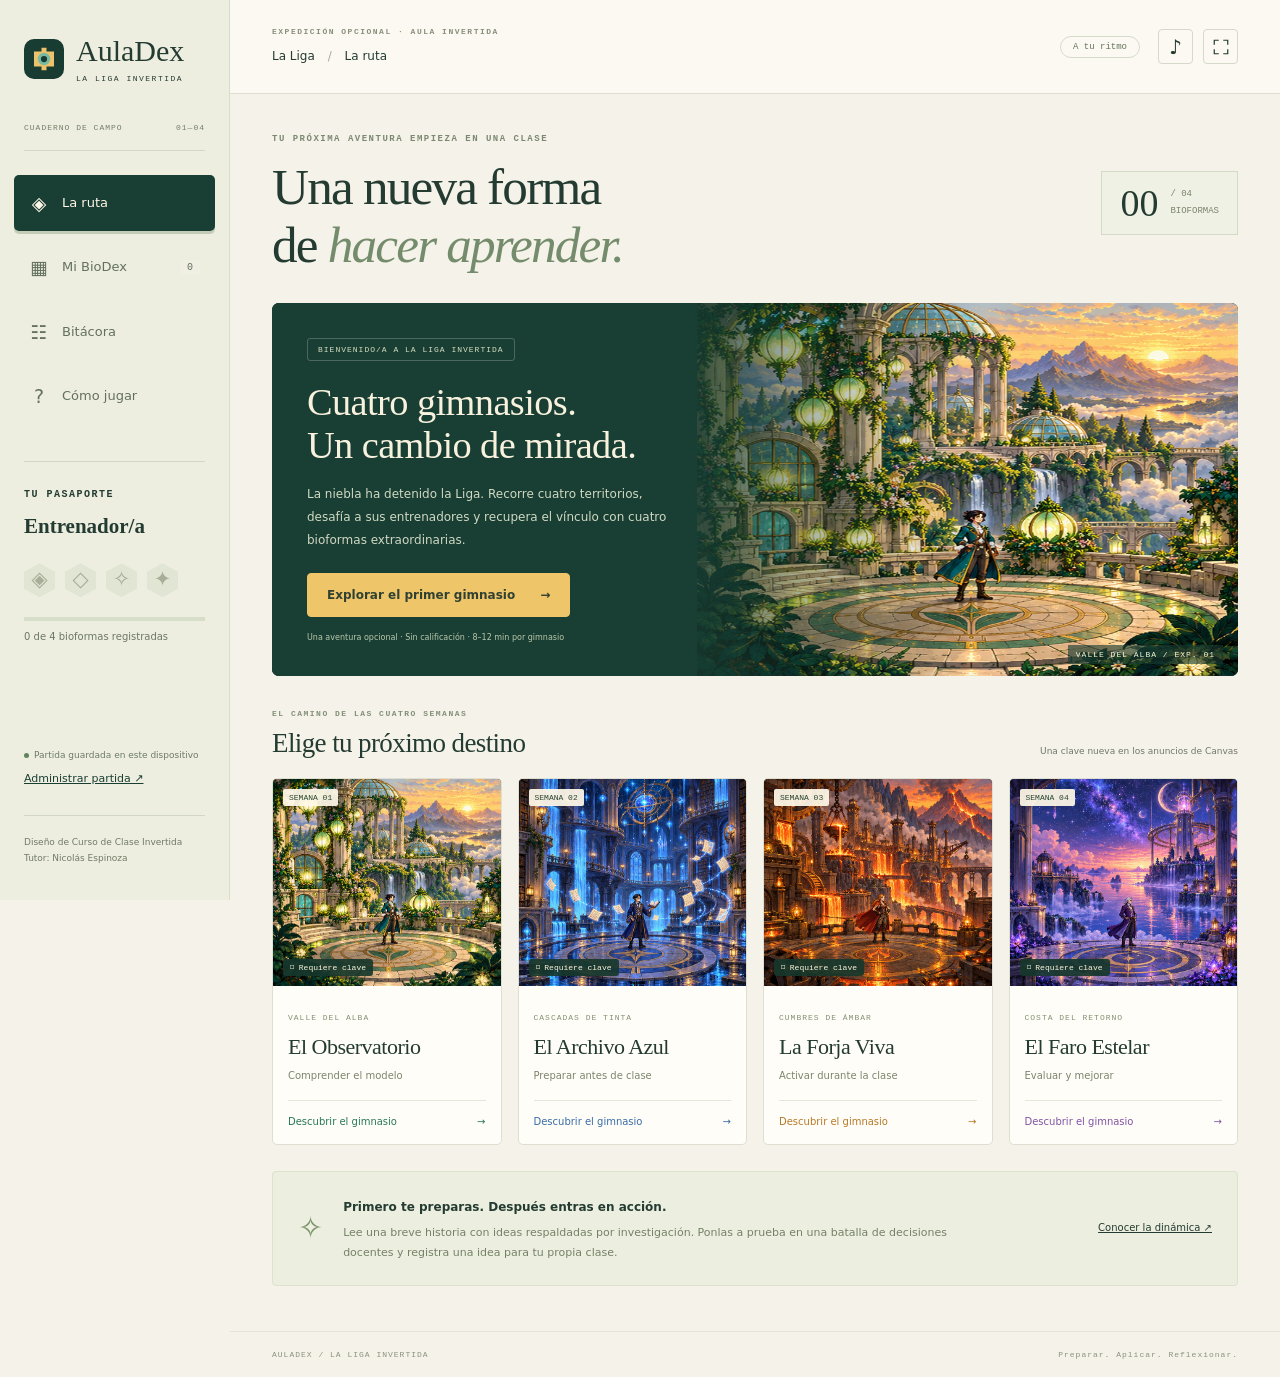
==== docs/index.html @ e8dad889 "Publicar AulaDex desde docs según la configuración existente de GitHub Pages" ====
<!doctype html>
<html lang="es"><head>
<meta charset="utf-8"><meta name="viewport" content="width=device-width,initial-scale=1,viewport-fit=cover">
<meta name="theme-color" content="#183b32"><meta name="description" content="Cuatro gimnasios, cuatro bioformas y una aventura opcional para transformar tus clases con aula invertida.">
<title>AulaDex · La Liga Invertida</title>
<link rel="icon" href="./assets/favicon.svg" type="image/svg+xml"><link rel="stylesheet" href="./styles.css">
</head><body><a class="skip" href="#main">Saltar al contenido</a><div id="app"></div>
<div id="toast" class="toast" role="status" aria-live="polite"></div>
<dialog id="dialog" aria-labelledby="dialog-title"><div id="dialog-content"></div></dialog>
<input id="import-file" type="file" accept="application/json,.json" hidden>
<noscript>Activa JavaScript para iniciar esta aventura.</noscript><script type="module" src="./app.js"></script></body></html>
---- docs/styles.css ----
:root{--paper:#f5f2e9;--card:#fffdf7;--ink:#243b32;--green:#193e33;--muted:#70786c;--line:#dedfd2;--gold:#efc56a;--serif:Georgia,'Times New Roman',serif;--mono:'Courier New',monospace;--sans:system-ui,-apple-system,BlinkMacSystemFont,'Segoe UI',sans-serif}
*{box-sizing:border-box}html{scroll-behavior:smooth}body{margin:0;background:var(--paper);color:var(--ink);font:15px/1.6 var(--sans)}button,input,textarea{font:inherit}button,a,input,textarea{-webkit-tap-highlight-color:transparent}button{cursor:pointer}a{color:inherit;text-decoration:none}button:disabled{cursor:default;opacity:.5}button:focus-visible,a:focus-visible,input:focus-visible,textarea:focus-visible{outline:3px solid #a66d19;outline-offset:4px}h1,h2,h3,p{margin:0}h1,h2,h3{font-family:var(--serif);font-weight:500;line-height:1.12}h1{font-size:clamp(36px,4vw,60px);letter-spacing:-1.8px}h1 em{color:#748c6b;font-weight:400}h2{font-size:30px;letter-spacing:-.6px}h3{font-size:24px}img{max-width:100%}.muted{color:var(--muted)}.small{font-size:12px}.eyebrow{display:block;font:10px/1.6 var(--mono);font-weight:700;letter-spacing:1.5px;text-transform:uppercase}.skip{position:fixed;left:16px;top:-100px;background:var(--gold);padding:12px;z-index:20}.skip:focus{top:16px}.sidebar{position:fixed;inset:0 auto 0 0;width:230px;padding:34px 24px;display:flex;flex-direction:column;background:#edeedf;border-right:1px solid #d8dccb;z-index:5}.brand{display:flex;align-items:center;gap:12px;margin-bottom:40px}.brand>span{font-family:var(--serif);font-size:30px;line-height:1.1}.brand small{display:block;margin-top:7px;font:8px var(--mono);letter-spacing:1.5px}.edition{font:8px var(--mono);letter-spacing:1px;display:flex;justify-content:space-between;color:#737e68;padding-bottom:18px;border-bottom:1px solid #d2d7c5}nav{display:grid;gap:8px;margin:24px -10px 36px}.nav-item{display:flex;align-items:center;gap:13px;padding:13px 15px;border-radius:5px;color:#63715d;font-size:13px}.nav-item>span{font-size:19px;min-width:20px;text-align:center}.nav-item.active{background:var(--green);color:#fff8e8;box-shadow:0 3px 0 #c4cbb7}.nav-item b{margin-left:auto;font:10px var(--mono);background:#ffffff20;padding:2px 7px;border-radius:3px}.passport{border-top:1px solid #d2d7c5;padding:25px 0}.passport>strong{display:block;margin-top:7px;font-family:var(--serif);font-size:21px;overflow-wrap:anywhere}.badge-row{display:flex;gap:10px;margin:20px 0}.mini-badge{display:grid;place-items:center;width:31px;height:34px;color:#a7ad98;background:#e1e5d3;clip-path:polygon(50% 0,100% 25%,100% 75%,50% 100%,0 75%,0 25%);font-size:21px}.mini-badge.earned{background:var(--green);color:var(--gold)}.progress-track{height:4px;background:#d6ddc9}.progress-track i{display:block;height:100%;background:#567957;transition:width .5s}.passport small{display:block;margin-top:8px;color:#6c7863;font-size:10px}.sidebar-foot{margin-top:auto;font-size:9px;color:#6f7b66}.save-dot{display:inline-block;width:5px;height:5px;margin-right:5px;border-radius:50%;background:#61835f}.save-dot.warning{background:#b35d32}.text-btn{display:block;border:0;background:none;color:var(--green);padding:8px 0;font-size:11px;text-decoration:underline}.course-label{display:block;border-top:1px solid #d2d7c5;margin-top:19px;padding-top:18px;font-size:9px;line-height:1.8}.workspace{margin-left:230px}.topbar{height:94px;display:flex;align-items:center;justify-content:space-between;padding:0 42px;border-bottom:1px solid var(--line);background:#fbf9f1}.topbar .eyebrow{font-size:8px;color:#8a8f7c;margin-bottom:5px}.crumb{font-size:12px}.crumb>span{margin:0 9px;color:#a6ad96}.top-actions{display:flex;align-items:center;gap:10px}.optional-chip{font:9px var(--mono);border:1px solid #d6dccb;border-radius:50px;padding:5px 12px;color:#65755e;margin-right:8px}.icon-btn{border:1px solid #d5d9c9;background:transparent;color:var(--ink);width:35px;min-width:35px;height:35px;border-radius:4px;display:inline-grid;place-items:center;font-size:20px}.icon-btn:hover:not(:disabled){background:#e7eadb}main{max-width:1440px;margin:auto;padding:38px 42px 45px;outline:none}.page-intro{display:flex;align-items:center;justify-content:space-between;gap:20px;margin-bottom:30px}.page-intro .eyebrow{color:#7c8972;margin-bottom:12px;font-size:9px}.page-intro .muted{margin-top:12px}.chapter-seal{display:flex;align-items:center;gap:12px;padding:12px 18px;border:1px solid #d3dac5;min-width:130px;background:#eff1e4}.chapter-seal strong{font:38px var(--serif);line-height:1}.chapter-seal span{font:9px/1.8 var(--mono);color:#7a856c}.hero-panel{position:relative;min-height:364px;overflow:hidden;border-radius:7px;background:var(--green);color:#f7f1de;isolation:isolate}.hero-copy{position:relative;z-index:2;width:53%;padding:32px 35px;background:linear-gradient(90deg,#193e33 70%,#193e3300);pointer-events:none}.hero-copy>*{pointer-events:auto}.tag{display:inline-block;padding:5px 10px;border:1px solid #dbe0ce;color:#607558;border-radius:3px;font:9px/1.4 var(--mono);letter-spacing:1px}.tag.light{border-color:#ffffff38;color:#d7dfc2;font-size:8px}.hero-copy h2{font-size:clamp(28px,3vw,41px);margin:20px 0 16px;line-height:1.12}.hero-copy p{max-width:360px;color:#d0d9c3;font-size:12px;line-height:1.9}.btn{display:inline-flex;gap:15px;align-items:center;justify-content:center;background:var(--green);border:1px solid var(--green);border-radius:4px;color:#fff7e4;padding:12px 19px;font-size:12px;font-weight:600;line-height:1.5;min-height:44px;transition:filter .15s,transform .15s}.btn:hover{filter:brightness(1.15);transform:translateY(-1px)}.btn.secondary{background:transparent;color:var(--green);border-color:#cbd3be}.btn.golden{background:var(--gold);border-color:var(--gold);color:#304132}.hero-copy .btn{margin-top:21px}.hero-copy .btn>span{margin-left:10px}.hero-caption{display:block;color:#b9c9ad;font-size:8px;margin-top:15px}.scene{background-image:url('./assets/arenas.png');background-size:200% 200%;background-repeat:no-repeat;background-color:#284331}.scene-1{background-position:left top}.scene-2{background-position:right top}.scene-3{background-position:left bottom}.scene-4{background-position:right bottom}.hero-art{position:absolute;inset:0 0 0 auto;width:56%;z-index:-1}.hero-panel:after{content:'';position:absolute;inset:0;background:linear-gradient(90deg,#193e33 28%,transparent 72%);z-index:-1}.hero-coordinate{position:absolute;right:15px;bottom:12px;font:8px var(--mono);letter-spacing:1px;color:#fff5d3;background:#183b32a0;padding:5px 8px}.section-heading{display:flex;justify-content:space-between;align-items:flex-end;gap:15px;margin:32px 0 20px}.section-heading .eyebrow{font-size:8px;color:#829078;margin-bottom:7px}.section-heading h2{font-size:27px}.section-heading>.small{font-size:9px}.gym-grid{display:grid;grid-template-columns:repeat(4,minmax(0,1fr));gap:16px}.gym-card{background:var(--card);border:1px solid #dedfd0;border-radius:5px;overflow:hidden;transition:transform .2s,box-shadow .2s}.gym-card:hover{transform:translateY(-4px);box-shadow:0 10px 24px #1d392b10}.card-image{position:relative;display:block;width:100%;border:0;background:none;padding:0;text-align:left;aspect-ratio:1.1}.card-image .scene{position:absolute;inset:0}.week-label{position:absolute;top:10px;left:10px;padding:4px 6px;background:#fff9e9ed;font:8px var(--mono);color:#284331;border-radius:2px}.status-pill{position:absolute;bottom:10px;left:10px;padding:4px 7px;border-radius:3px;background:#17382de8;color:#fff6de;font:8px var(--mono)}.status-pill.done{background:#f2d28e;color:#29432b}.card-content{padding:17px 15px 10px}.card-region{font:8px var(--mono);letter-spacing:1px;text-transform:uppercase;color:#819074}.card-content h3{font-size:22px;margin:8px 0;letter-spacing:-.5px}.card-content>p{font-size:10px;color:#7b856e;min-height:17px}.card-link{border:0;border-top:1px solid #e4e6da;width:100%;background:none;padding:13px 0 4px;color:var(--gym,var(--green));display:flex;justify-content:space-between;align-items:center;font-size:10px;margin-top:15px;text-align:left;gap:8px}.field-note{display:flex;align-items:center;gap:20px;background:#ecefdf;border:1px solid #dce2cc;border-radius:4px;padding:22px 25px;margin-top:26px}.note-symbol{font-size:30px;color:#7c946c}.field-note strong{font-size:12px}.field-note p{font-size:11px;color:#748167;line-height:1.8;margin-top:5px;max-width:650px}.field-note>a{margin-left:auto;white-space:nowrap;font-size:10px;text-decoration:underline}.page-foot{max-width:1440px;padding:18px 42px;margin:auto;border-top:1px solid #e1e4d6;display:flex;justify-content:space-between;font:8px var(--mono);color:#8a937e;letter-spacing:1px}.back-link{display:inline-block;color:#71836a;font-size:11px;margin:0 0 20px}.gate-panel{display:grid;grid-template-columns:1fr 1fr;background:var(--card);border:1px solid var(--line);border-radius:6px;overflow:hidden}.gate-art{min-height:590px}.gate-copy{padding:40px 34px}.gate-copy h1{font-size:44px;margin:15px 0 24px}.lead{font-size:14px;line-height:1.9;color:#68775f}.trainer-line{display:flex;align-items:center;gap:14px;margin:25px 0}.trainer-line>span{color:var(--gym);font-size:36px}.trainer-line strong,.trainer-line small{display:block}.trainer-line small{font-size:10px;color:#819173}.lesson-meta{display:flex;flex-wrap:wrap;gap:13px;font:10px var(--mono);color:#78866c;border-top:1px solid var(--line);padding-top:18px;margin-bottom:28px}.gate-copy>p.small{margin-top:18px}.gate-copy>.btn{margin:0 4px 8px 0}label{display:block;font-size:12px;color:#65765b;line-height:1.6}input,textarea{width:100%;background:#f7f7ee;border:1px solid #cfd7c1;border-radius:4px;padding:11px 13px;color:var(--ink)}input::placeholder,textarea::placeholder{color:#89917d}input:focus,textarea:focus{background:#fffdf7}.input-row{display:flex;gap:8px;margin-top:11px}.input-row input{min-width:0;font-family:var(--mono);letter-spacing:3px;max-width:160px}.input-row .btn{padding:10px 14px;white-space:nowrap}.error-text{min-height:20px;color:#ab4739;font-size:11px;margin-top:7px}.reading-top{display:flex;justify-content:space-between;gap:10px}.reading-top .eyebrow{font-size:9px;color:#7b8a6e}.novel{display:grid;grid-template-columns:1fr 1fr;background:var(--card);border:1px solid var(--line);border-radius:6px;overflow:hidden}.novel-art{position:relative;min-height:590px;overflow:hidden}.novel-art>.scene{position:absolute;inset:0}.novel-art:after{content:'';position:absolute;inset:0;background:linear-gradient(0deg,#102d24bd,transparent 65%)}.novel-number{position:absolute;z-index:1;left:25px;top:20px;color:#fff7dd8c;font:50px var(--serif)}.speech{position:absolute;bottom:25px;left:25px;right:25px;z-index:1;background:#fffbecee;border:1px solid #e7dec6;padding:20px 23px;border-radius:3px;box-shadow:5px 5px 0 #152d2650}.speech>span{font:9px var(--mono);color:var(--gym);text-transform:uppercase;letter-spacing:2px}.speech p{font:17px/1.65 var(--serif);margin-top:7px}.novel-page{display:flex;flex-direction:column;padding:40px 35px}.novel-page>.eyebrow{color:var(--gym)}.novel-page h1{font-size:43px;margin:18px 0;letter-spacing:-1px}.lesson-divider{width:40px;height:2px;background:var(--gym);margin-bottom:23px}.lesson-text{color:#5f6c59;font-size:15px;line-height:1.9}.source-link{display:inline-block;border:0;background:none;color:#53754f;font:10px/1.7 var(--mono);text-align:left;padding:0;margin-top:18px;text-decoration:underline;text-underline-offset:3px}.thinking{background:#eef0e1;border-left:2px solid var(--gym);padding:17px 18px;margin:25px 0}.thinking span{font:8px var(--mono);letter-spacing:1px;color:#7a896c}.thinking p{margin-top:8px;font:17px/1.6 var(--serif)}.slide-nav{display:flex;align-items:center;gap:14px;justify-content:space-between;margin-top:auto;padding-top:20px}.dots{display:flex;gap:5px}.dots span{width:6px;height:6px;border-radius:50%;background:#d7ddcb}.dots .filled{background:var(--gym)}.battle-layout{display:grid;grid-template-columns:1.05fr 1fr;gap:20px}.arena{position:relative;overflow:hidden;min-height:625px;border-radius:6px;isolation:isolate}.arena-scene{position:absolute;inset:0;z-index:-2}.arena:after{content:'';position:absolute;inset:0;background:linear-gradient(0deg,#122b26a0,transparent 50%,#122b2660);z-index:-1}.enemy-hud,.player-hud{position:absolute;left:22px;right:22px;border:1px solid #f3efdc80;background:#fff9e8f0;border-radius:4px;padding:15px 18px;box-shadow:4px 4px 0 #18392c4a}.enemy-hud{top:22px}.enemy-hud>.eyebrow,.player-hud>.eyebrow{font-size:7px;color:#728267}.enemy-hud>div:first-of-type,.player-hud>div:first-of-type{display:flex;justify-content:space-between;align-items:center;margin:5px 0 8px;gap:10px}.enemy-hud strong{font:28px var(--serif)}.enemy-hud span,.player-hud span{font:11px var(--mono)}.enemy-hud small{display:block;font-size:9px;color:#728267;margin-top:6px}.hp-track{height:8px;background:#d9d9c8;border-radius:2px;overflow:hidden}.hp-track i{display:block;height:100%;background:var(--gym);transition:width .4s}.hp-track.player i{background:#4c8959}.player-hud{bottom:48px;left:32px;right:80px}.player-hud strong{font-size:14px}.arena-label{position:absolute;bottom:16px;left:25px;color:#fff2d6;font:8px var(--mono);letter-spacing:1px}.battle-flare{position:absolute;top:48%;left:50%;transform:translate(-50%,-50%);font:48px var(--serif);color:#fff8d3;text-shadow:0 2px 18px #ffe57a}.battle-flare.hit{animation:hit .6s ease-out;color:#fff4b7}.battle-console{background:var(--card);border:1px solid var(--line);border-radius:6px;padding:28px 28px}.battle-console>.eyebrow{font-size:8px;color:#7b8a6f}.battle-console h1{font:27px/1.3 var(--serif);letter-spacing:-.4px;margin:16px 0 22px}.answer-list{display:grid;gap:10px}.answer{display:flex;gap:13px;align-items:center;border:1px solid #d9decd;background:#f8f8ef;padding:13px 14px;text-align:left;color:#4b5f44;border-radius:4px;font-size:12px;line-height:1.6;min-height:60px}.answer>span{font:11px var(--mono);border:1px solid #cdd7bf;padding:3px 7px;border-radius:3px;color:#6f8562}.answer:hover:not(:disabled){background:#e9efde;border-color:#728e65}.answer:disabled{opacity:.65}.answer.correct{background:#e2eed9;border-color:#6e9560;opacity:1}.answer.wrong{background:#f5e4d9;border-color:#bf715e;opacity:1}.battle-tools{display:flex;gap:10px;margin:20px 0 14px}.tool-btn{background:none;border:1px solid #d6dccb;border-radius:4px;padding:8px 12px;color:#6d805f;font-size:11px}.battle-feedback{margin-top:18px;border-left:3px solid #77a26b;background:#edf2e5;padding:15px 18px}.battle-feedback.wrong{border-color:#ba7a5a;background:#f5eae0}.battle-feedback>strong{font-size:12px}.battle-feedback>p{margin:7px 0 13px;font-size:12px}.hint-box{margin-top:15px;padding:12px;background:#f6edcd;font-size:12px}.capture-panel{max-width:850px;text-align:center;margin:auto;background:var(--card);border:1px solid var(--line);border-radius:6px;padding:35px 50px;position:relative;overflow:hidden}.capture-panel>.eyebrow{color:var(--gym)}.capture-panel h1{font-size:39px;margin:15px 0}.capture-intro{font-size:13px;color:#78886b;max-width:550px;margin:auto}.capture-orbit{position:relative;width:300px;height:300px;margin:15px auto 4px;isolation:isolate}.sprite{aspect-ratio:1;background-image:url('./assets/creatures-v2.png');background-size:200% 200%;background-repeat:no-repeat;image-rendering:auto}.sprite-1{background-position:left top}.sprite-2{background-position:right top}.sprite-3{background-position:left bottom}.sprite-4{background-position:right bottom}.capture-orbit .sprite{position:absolute;inset:20px;z-index:2;filter:drop-shadow(0 8px 14px #24372b2b)}.silhouette{filter:brightness(0) opacity(.18)!important}.capture-orbit .silhouette{filter:brightness(0) opacity(.35)!important}.orbit{position:absolute;inset:13px;border:1px solid #dbe1cf;border-radius:50%;z-index:0}.orbit.o2{inset:40px;background:radial-gradient(circle,#e6eddd,transparent 70%);border-style:dashed}.spark{position:absolute;right:5px;top:35px;font-size:37px;color:var(--gym);z-index:3}.capture-panel>.btn{display:flex;width:max-content;max-width:100%;margin:22px auto}.creature-lore{font:18px/1.7 var(--serif);color:#647b57;max-width:560px;margin:18px auto}.fresh .revealed{animation:reveal 1.4s ease-out}.fresh .spark{animation:twinkle 1s ease-out 2}.reward-note{text-align:left;max-width:550px;margin:24px auto}.reward-note label{font-weight:600;margin-bottom:9px}.reward-note label span{font-weight:400;font-size:10px}.reward-note small{font-size:9px;color:#849277}.reward-note textarea{min-height:95px;resize:vertical}.button-row{display:flex;gap:12px;justify-content:center;flex-wrap:wrap;margin-top:22px}.league-finish{background:#f5edce;border:1px solid #e7d8a6;padding:24px;margin-top:30px}.league-finish strong{font:24px var(--serif)}.league-finish p{font-size:12px;margin:10px auto}.league-finish a{font-size:12px;text-decoration:underline}.dex-grid{display:grid;grid-template-columns:repeat(4,minmax(0,1fr));gap:18px}.dex-card{background:#efeee5;border:1px solid #dce0d0;border-radius:5px;padding:18px;text-align:center}.dex-card.registered{background:var(--card);border-top:3px solid var(--gym)}.dex-label{display:flex;justify-content:space-between;font:8px var(--mono);color:#829077}.dex-sprite{margin:20px auto 12px;width:100%;max-width:230px;aspect-ratio:1;background:radial-gradient(circle,#e4e9d7,transparent 70%)}.dex-card>.eyebrow{font-size:7px;color:#7d8b71}.dex-card h2{font-size:29px;margin:9px 0 12px}.dex-card>p:not(.eyebrow){font-size:11px;color:#7c896e;margin-top:16px;min-height:108px}.dex-card .tag{font-size:8px}.journal-grid{display:grid;grid-template-columns:1fr 1fr;gap:20px}.journal-card{position:relative;background:var(--card);border:1px solid var(--line);padding:27px;border-radius:5px;border-top:3px solid var(--gym)}.journal-number{position:absolute;right:20px;top:18px;font:34px var(--serif);color:#d5dcc9}.journal-card>.eyebrow{font-size:8px;color:var(--gym)}.journal-card h2{font-size:29px;margin:12px 24px 18px 0}.journal-card label{font-size:11px;min-height:40px;margin-bottom:15px}.journal-card textarea{min-height:140px;resize:vertical}.journal-card small{font-size:9px;color:#839173}.print-note{display:none}.library{margin-top:30px;background:#edeedf;border:1px solid #dce0ce;border-radius:4px;padding:28px}.library h2{margin:8px 0 18px;font-size:28px}.library>p{font-size:12px;line-height:1.8}.library>p+.btn{margin-top:18px}.source-title{display:block;font-size:10px;color:#7f8b71;margin-top:3px}.library .source-link{margin-top:12px}.guide-grid{display:grid;grid-template-columns:repeat(2,1fr);gap:20px}.guide-card{background:var(--card);padding:30px;border:1px solid var(--line);border-radius:4px}.guide-card>span{font:32px var(--serif);color:#b2bf9c}.guide-card h2{font-size:27px;margin:12px 0}.guide-card p{font-size:13px;color:#738066;line-height:1.9}.toast{position:fixed;bottom:22px;left:calc(50% + 100px);transform:translate(-50%,30px);opacity:0;pointer-events:none;max-width:min(90vw,500px);padding:14px 22px;background:#193e33;color:#fff7df;border:1px solid #789466;border-radius:5px;box-shadow:0 8px 20px #213f2c30;transition:.2s;z-index:30;font-size:12px}.toast.show{opacity:1;transform:translate(-50%,0)}dialog{max-width:610px;width:calc(100% - 32px);border:1px solid #c8d0b9;border-radius:7px;background:var(--card);color:var(--ink);padding:28px;box-shadow:0 30px 100px #16392c60;max-height:90dvh;overflow:auto}dialog::backdrop{background:#142b25a0;backdrop-filter:blur(4px)}.dialog-head{display:flex;gap:20px;justify-content:space-between;align-items:flex-start;margin-bottom:22px}.dialog-head h2{font-size:28px}.dialog-head+p{font-size:13px;line-height:1.9}.citation{margin:15px 0 23px;font-size:14px;line-height:1.9;overflow-wrap:anywhere}.citation a{text-decoration:underline}.field-label{margin:20px 0 8px}dialog .small{margin-top:18px}dialog .button-row{justify-content:flex-start}
@keyframes reveal{0%{filter:brightness(0) drop-shadow(0 0 20px #efd070);transform:scale(.65)}50%{filter:brightness(3);transform:scale(1.07)}100%{filter:brightness(1);transform:scale(1)}}@keyframes twinkle{50%{transform:scale(1.5) rotate(25deg)}}@keyframes hit{0%{transform:translate(-50%,-50%) scale(.6);opacity:.4}65%{transform:translate(-50%,-70%) scale(1.6)}100%{transform:translate(-50%,-80%);opacity:1}}
@media(min-width:1700px){.hero-panel{min-height:420px}.hero-copy{padding:42px}.card-image{aspect-ratio:1.2}.hero-copy p{font-size:14px;max-width:420px}.hero-caption{font-size:10px}}
@media(max-width:1200px){.sidebar{width:195px;padding:28px 20px}.workspace{margin-left:195px}.brand>span{font-size:26px}.brand small{font-size:7px}.topbar{padding:0 26px}main{padding:30px 26px}.gym-grid,.dex-grid{grid-template-columns:repeat(2,minmax(0,1fr))}.hero-copy{width:60%;padding:30px}.hero-art{width:56%}.card-image{aspect-ratio:1.4}.hero-copy h2{font-size:34px}.gate-copy,.novel-page{padding:27px}.gate-copy h1,.novel-page h1{font-size:37px}.battle-layout{gap:14px}.battle-console{padding:22px}.battle-console h1{font-size:25px}.page-foot{padding:18px 26px}.dex-card>p:not(.eyebrow){min-height:55px}.arena{min-height:620px}.novel-art,.gate-art{min-height:620px}}
@media(max-width:900px){.sidebar{position:static;width:100%;padding:17px 23px;flex-direction:row;align-items:center;gap:25px;border-right:0;border-bottom:1px solid var(--line)}.brand{margin:0}.brand img{width:32px;height:32px}.brand>span{font-size:24px}.brand small{font-size:6px;letter-spacing:1px;margin-top:4px}.edition,.passport,.sidebar-foot{display:none}nav{display:flex;margin:0 0 0 auto;gap:3px}.nav-item{padding:9px 11px;font-size:11px;gap:7px}.nav-item>span{font-size:16px;min-width:15px}.workspace{margin-left:0}.topbar{height:70px}.topbar .eyebrow{font-size:7px}.page-intro h1{font-size:47px}.hero-panel{min-height:345px}.hero-copy{width:57%;padding:28px}.hero-art{width:55%}.hero-copy h2{font-size:34px}.hero-caption{font-size:8px}.hero-copy p{font-size:11px}.scene.hero-art{background-size:200% 200%}.gate-art,.novel-art{min-height:610px}.battle-layout{grid-template-columns:.85fr 1fr}.player-hud{right:35px;left:20px}.toast{left:50%}}
@media(max-width:650px){.sidebar{padding:14px 16px;flex-wrap:wrap;gap:14px}.brand{width:100%;justify-content:center}.brand>span{font-size:25px}.brand small{font-size:7px}nav{margin:0;width:100%;justify-content:space-between}.nav-item{justify-content:center;padding:8px 10px;flex:1;font-size:10px;white-space:nowrap}.nav-item>span{display:none}.nav-item b{padding:1px 4px;font-size:8px;margin-left:0}.topbar{height:62px;padding:0 18px}.topbar .eyebrow{font-size:6px;letter-spacing:.7px}.crumb{font-size:10px}.top-actions{gap:6px}.optional-chip{display:none}.top-actions .icon-btn{width:30px;min-width:30px;height:30px;font-size:18px}main{padding:26px 17px 30px}.page-intro{margin-bottom:24px;gap:10px;align-items:center}.page-intro h1{font-size:39px;letter-spacing:-1.5px}.page-intro .eyebrow{font-size:7px;letter-spacing:.9px}.chapter-seal{min-width:78px;padding:9px;gap:7px}.chapter-seal strong{font-size:27px}.chapter-seal span{font-size:6px}.hero-panel{min-height:535px;display:flex;align-items:flex-end}.hero-art{inset:0 0 auto;width:100%;height:325px;background-size:200% 200%}.hero-panel:after{background:linear-gradient(0deg,#193e33 26%,#193e33dc 45%,transparent 85%);inset:0}.hero-copy{width:100%;padding:220px 24px 28px;background:transparent}.hero-copy h2{font-size:32px;margin:13px 0}.hero-copy p{font-size:12px;max-width:330px}.hero-copy .btn{margin-top:17px}.hero-caption{font-size:8px}.hero-coordinate{top:14px;bottom:auto;font-size:7px}.section-heading{align-items:flex-start;flex-direction:column;gap:8px;margin-top:27px}.section-heading h2{font-size:27px}.section-heading .eyebrow{font-size:7px}.section-heading>.small{font-size:9px}.gym-grid{gap:12px}.card-image{aspect-ratio:.95}.card-content{padding:14px 10px 8px}.card-region{font-size:6px;letter-spacing:.5px}.card-content h3{font-size:21px;min-height:47px;line-height:1.15;margin-top:7px}.card-content p{font-size:9px;min-height:29px}.week-label{font-size:6px;left:7px;top:7px}.status-pill{font-size:6px;left:6px;bottom:7px;padding:4px}.card-link{font-size:9px;margin-top:9px;min-height:40px;padding-top:10px}.field-note{padding:18px 16px;align-items:flex-start;gap:12px;flex-wrap:wrap}.field-note .note-symbol{font-size:25px}.field-note>div{flex:1}.field-note strong{font-size:11px}.field-note p{font-size:10px}.field-note>a{margin-left:36px;font-size:10px}.page-foot{padding:15px 17px;font-size:6px;letter-spacing:.5px}.gate-panel,.novel{grid-template-columns:1fr}.gate-art{min-height:0;height:auto;aspect-ratio:1.15}.gate-copy{padding:27px 22px}.gate-copy h1{font-size:38px}.gate-copy .lead{font-size:13px}.input-row{flex-wrap:wrap}.input-row input{max-width:100%;flex:1;min-width:120px}.input-row .btn{flex:1}.reading-top{align-items:flex-start}.reading-top .eyebrow{font-size:6px;max-width:110px;text-align:right}.novel-art{min-height:0;aspect-ratio:.95}.novel-number{font-size:40px;top:12px;left:18px}.speech{bottom:17px;left:17px;right:17px;padding:15px 17px}.speech p{font-size:15px}.speech>span{font-size:8px}.novel-page{padding:27px 22px}.novel-page h1{font-size:36px}.novel-page>.eyebrow{font-size:8px}.lesson-text{font-size:14px}.thinking p{font-size:17px}.slide-nav{gap:10px}.slide-nav .btn{font-size:11px;padding:11px 12px}.dots{gap:4px}.dots span{width:5px;height:5px}.battle-layout{grid-template-columns:1fr}.arena{min-height:0;aspect-ratio:1.12}.enemy-hud{top:15px;left:15px;right:38%;padding:10px 13px}.enemy-hud>.eyebrow{font-size:6px;letter-spacing:.3px}.enemy-hud strong{font-size:21px}.enemy-hud small{font-size:7px}.enemy-hud span{font-size:8px}.player-hud{bottom:38px;left:36%;right:15px;padding:10px 12px}.player-hud strong{font-size:10px}.player-hud span{font-size:8px}.player-hud>.eyebrow{font-size:6px;letter-spacing:.5px}.hp-track{height:6px}.arena-label{font-size:6px;bottom:13px;left:16px}.battle-flare{font-size:33px}.battle-console{padding:24px 20px}.battle-console h1{font-size:26px}.battle-console>.eyebrow{font-size:7px}.answer{font-size:12px;min-height:65px}.battle-tools{gap:8px}.tool-btn{font-size:10px}.capture-panel{padding:28px 18px}.capture-panel h1{font-size:33px}.capture-panel>.eyebrow{font-size:7px}.capture-intro{font-size:12px}.capture-orbit{width:min(260px,100%);height:auto;aspect-ratio:1}.capture-orbit .sprite{inset:15px}.creature-lore{font-size:17px}.reward-note label{font-size:11px}.button-row .btn{flex:1}.league-finish{padding:21px 16px}.league-finish strong{font-size:23px}.dex-grid{gap:12px}.dex-card{padding:13px 11px}.dex-label{font-size:6px}.dex-card>.eyebrow{font-size:6px;letter-spacing:.4px}.dex-card h2{font-size:25px}.dex-card>p:not(.eyebrow){font-size:10px;min-height:130px}.dex-sprite{margin:18px auto 10px}.dex-card .tag{font-size:7px;letter-spacing:.5px}.journal-grid,.guide-grid{grid-template-columns:1fr}.page-intro:has(.btn){flex-wrap:wrap}.page-intro>.btn{font-size:10px}.journal-card{padding:24px}.journal-card h2{font-size:28px}.journal-card label{min-height:0}.library{padding:22px 18px}.library h2{font-size:27px}.library>.eyebrow{font-size:8px}.guide-card{padding:25px}.toast{width:calc(100% - 32px);max-width:450px;bottom:15px;font-size:11px;padding:13px 17px}dialog{padding:24px 20px}.dialog-head h2{font-size:27px}.citation{font-size:12px}}
@media(max-width:650px){.field-note{display:grid;grid-template-columns:24px minmax(0,1fr)}.field-note>div{min-width:0}.field-note>a{grid-column:2;margin-left:0;white-space:normal}}
@media(prefers-reduced-motion:reduce){*,*:before,*:after{scroll-behavior:auto!important;animation:none!important;transition:none!important}}
@media print{body{background:white;font-size:12px}.sidebar,.topbar,.page-foot,.toast,.skip,dialog,.btn,.source-link,textarea,.journal-card>small{display:none!important}.workspace{margin:0}main{padding:0;max-width:none}.page-intro h1{font-size:35px}.journal-grid{display:block}.journal-card{break-inside:avoid;margin:15px 0;padding:15px;border:1px solid #ccc}.journal-card h2{font-size:23px}.journal-card label{min-height:0}.print-note{display:block;margin-top:15px;white-space:pre-wrap;overflow-wrap:anywhere}.library{break-inside:avoid;background:white;padding:15px}.library .source-title:before{content:'• '}.source-title{font-size:10px}.page-intro .muted{font-size:12px}}
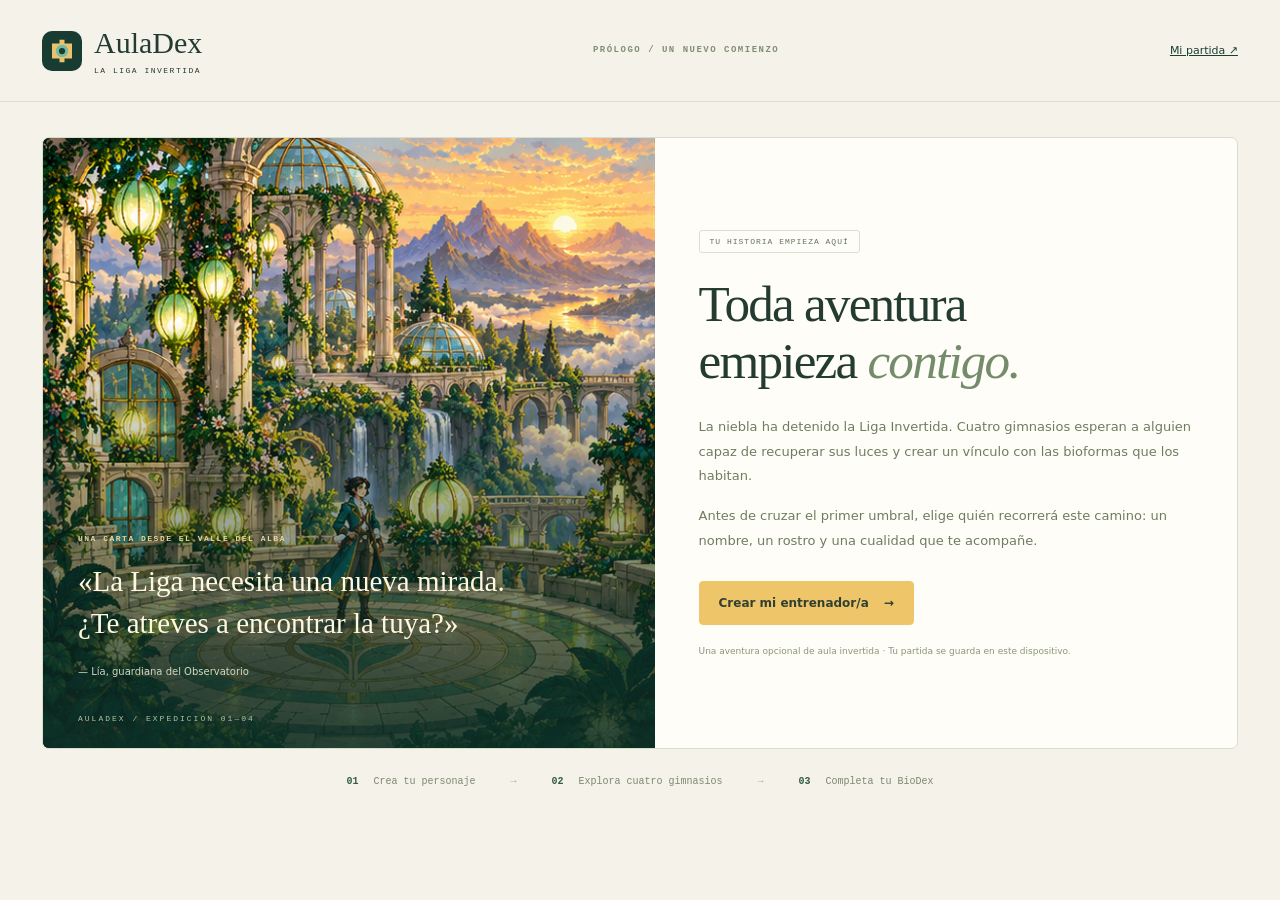
==== commit 494623f7: "Añadir prólogo, creador de personaje y cuatro avatares con guardado local compatible" ====
--- a/docs/index.html
+++ b/docs/index.html
@@ -3,9 +3,9 @@
 <meta charset="utf-8"><meta name="viewport" content="width=device-width,initial-scale=1,viewport-fit=cover">
 <meta name="theme-color" content="#183b32"><meta name="description" content="Cuatro gimnasios, cuatro bioformas y una aventura opcional para transformar tus clases con aula invertida.">
 <title>AulaDex · La Liga Invertida</title>
-<link rel="icon" href="./assets/favicon.svg" type="image/svg+xml"><link rel="stylesheet" href="./styles.css">
+<link rel="icon" href="./assets/favicon.svg" type="image/svg+xml"><link rel="stylesheet" href="./styles.css?v=profile2"><link rel="stylesheet" href="./profile.css?v=profile2">
 </head><body><a class="skip" href="#main">Saltar al contenido</a><div id="app"></div>
 <div id="toast" class="toast" role="status" aria-live="polite"></div>
 <dialog id="dialog" aria-labelledby="dialog-title"><div id="dialog-content"></div></dialog>
 <input id="import-file" type="file" accept="application/json,.json" hidden>
-<noscript>Activa JavaScript para iniciar esta aventura.</noscript><script type="module" src="./app.js"></script></body></html>
+<noscript>Activa JavaScript para iniciar esta aventura.</noscript><script type="module" src="./app.js?v=profile2"></script></body></html>
--- a/docs/profile.css
+++ b/docs/profile.css
@@ -0,0 +1,17 @@
+.sr-only{position:absolute;width:1px;height:1px;overflow:hidden;clip-path:inset(50%);white-space:nowrap}
+.skip:not(:focus){opacity:0;pointer-events:none}
+.backup-profile{display:flex;align-items:center;gap:17px;margin-top:20px;padding:17px;background:#eef1e1;border:1px solid #d8dfc7;border-radius:4px}.backup-profile>.avatar{width:65px;height:65px;border-radius:4px}.backup-profile strong{font:24px var(--serif);overflow-wrap:anywhere}.backup-profile .text-btn{font-size:10px}
+.onboarding{min-height:100dvh;background:var(--paper)}
+.onboard-top{max-width:1360px;display:flex;align-items:center;justify-content:space-between;gap:20px;margin:auto;padding:26px 42px;border-bottom:1px solid var(--line)}
+.onboard-top .brand{margin:0}.onboard-top>.eyebrow{font-size:9px;color:#809075}.onboard-top>.text-btn{font-size:11px}
+.intro-main{max-width:1360px;padding:35px 42px 25px}.prologue{display:grid;grid-template-columns:1.05fr 1fr;min-height:610px;border:1px solid #d9decc;border-radius:7px;overflow:hidden;background:var(--card)}
+.prologue-art{position:relative;isolation:isolate;min-height:610px}.prologue-art>.scene{position:absolute;inset:0;z-index:-2}.prologue-art:after{content:'';position:absolute;inset:0;z-index:-1;background:linear-gradient(0deg,#0d3027e6,transparent 70%)}
+.prologue-letter{position:absolute;left:35px;right:30px;bottom:66px;color:#fff7df}.prologue-letter>.eyebrow{font-size:8px;color:#e5d79c}.prologue-letter p{font:29px/1.45 var(--serif);margin:14px 0}.prologue-letter>span:last-child{font-size:10px;color:#d2d9c0}.prologue-coordinates{position:absolute;left:35px;bottom:25px;color:#aec3a6;font:8px var(--mono);letter-spacing:2px}
+.prologue-copy{padding:48px 44px;align-self:center}.prologue-copy>.tag{font-size:8px}.prologue-copy h1{font-size:clamp(36px,4vw,59px);line-height:1.1;margin:23px 0 26px;letter-spacing:-1.8px}.prologue-copy>p{font-size:13px;line-height:1.9;color:#6d7d62}.prologue-copy>p+p{margin-top:15px}.prologue-copy>.btn{margin-top:27px}.prologue-copy>small{display:block;color:#89967b;font-size:9px;line-height:1.8;margin-top:18px}.profile-edit-link{display:block;text-decoration:underline;font-size:11px;margin-top:15px}.returning-note{background:#ecf0df;border-left:2px solid #75905e;padding:12px 15px;color:#587344;font-size:11px;line-height:1.7;margin-top:20px}.prologue-steps{display:flex;justify-content:center;gap:35px;margin-top:27px;color:#7c8970;font:10px var(--mono)}.prologue-steps b{color:#345e43;font-weight:700;margin-right:9px}.prologue-steps i{font-style:normal;color:#a2af90}
+.character-main{max-width:1250px;padding:30px 42px 50px}.character-heading{margin-bottom:28px}.character-heading>.eyebrow{font-size:9px;color:#829174}.character-heading h1{font-size:46px;margin:12px 0 15px}.character-heading>p:last-child{color:#7a896b;font-size:12px}.character-layout{display:grid;grid-template-columns:340px minmax(0,1fr);gap:44px;align-items:start}.character-preview{position:sticky;top:24px;background:#e9eddc;border:1px solid #cfd8bd;border-radius:6px;padding:22px;text-align:center;box-shadow:5px 5px 0 #dee4d0}.credential-top{display:flex;justify-content:space-between;color:#7f8e70;font:8px var(--mono);letter-spacing:1px}.portrait-frame{position:relative;width:100%;aspect-ratio:1;margin:22px auto 20px;background:#cad8bf;border:5px solid #fff9e6;outline:1px solid #bccbad;box-shadow:0 7px 22px #233f2920;isolation:isolate}.avatar{display:block;aspect-ratio:1;background-image:url('./assets/avatars.png');background-size:200% 200%;background-repeat:no-repeat;background-color:#294e3b;overflow:hidden}.avatar-1{background-position:left top}.avatar-2{background-position:right top}.avatar-3{background-position:left bottom}.avatar-4{background-position:right bottom}.preview-portrait{width:100%;height:100%}.credential-star{position:absolute;right:-14px;bottom:-14px;display:grid;place-items:center;width:47px;height:47px;background:var(--avatar-color);border:3px solid #fff7df;color:#f2d69b;font-size:28px;border-radius:50%}.character-preview>.eyebrow{font-size:7px;color:#82906f}.character-preview h2{font-size:31px;margin:10px 0 12px;overflow-wrap:anywhere}.credential-trait{display:inline-block;font:10px var(--mono);background:#d8e3cb;border:1px solid #c4d3b3;border-radius:3px;padding:6px 12px;color:#4d6b3e}.character-preview>p:not(.eyebrow){font:17px/1.6 var(--serif);color:#69805a;margin:17px 0;overflow-wrap:anywhere}.credential-badges{display:flex;justify-content:center;gap:18px;margin-top:24px;border-top:1px solid #d2dcc2;padding-top:20px;color:#a8b798;font-size:23px}.character-preview>small{display:block;font-size:8px;color:#80926d;margin-top:12px}.character-form{padding:8px 0}.character-form fieldset{border:0;margin:0 0 27px;padding:0;min-width:0}.character-form legend{font:19px/1.4 var(--serif);margin-bottom:14px;color:#365139}.character-form legend>span{font:9px var(--mono);display:inline-grid;place-items:center;background:#e6eadb;color:#829272;width:25px;height:25px;border-radius:50%;margin-right:9px;vertical-align:middle}.character-form legend>small{font:10px var(--sans);color:#8a977f}.character-form input{background:#fffdf7;min-height:46px;font-size:14px}.field-help{font-size:9px;color:#8b977f;line-height:1.8;margin-top:7px}.avatar-options{display:grid;grid-template-columns:repeat(4,minmax(0,1fr));gap:11px}.avatar-option{padding:5px 5px 8px;background:#faf9ee;border:1px solid #d9dfcd;border-radius:4px;position:relative;color:#7a8b6c}.avatar-option>.avatar{width:100%;border-radius:2px}.avatar-option>span:not(.avatar){display:block;font:11px var(--serif);margin-top:7px}.avatar-option>i{position:absolute;right:8px;top:8px;display:grid;place-items:center;font-style:normal;width:18px;height:18px;border-radius:50%;background:#fffae8e0;color:#426a43;font-size:9px}.avatar-option.chosen{border:2px solid #54744b;background:#eaf0de;padding:4px 4px 7px}.avatar-option:hover{border-color:#5f7f52}.trait-options{display:grid;grid-template-columns:repeat(2,minmax(0,1fr));gap:10px}.trait-option{display:flex;align-items:center;gap:10px;background:#f7f7ec;border:1px solid #d8dfcb;border-radius:4px;padding:10px 14px;color:#7c8a6d;font-size:11px}.trait-option>span{font-size:21px;color:#97a685}.trait-option.chosen{border-color:#658557;background:#e7eed9;color:#3a6035}.trait-option.chosen>span{color:#507746}.character-submit{display:flex;align-items:center;gap:20px;padding-top:18px;border-top:1px solid var(--line)}.character-submit>span{font-size:9px;color:#839477;max-width:180px;line-height:1.8}.character-form>.error-text{min-height:0;margin-bottom:10px}
+.passport-portrait{width:72px;height:72px;border:3px solid #fff9e5;outline:1px solid #cbd5b9;box-shadow:3px 3px 0 #d8dfc8;margin:14px 0 10px}.passport .profile-edit-link{font-size:9px;color:#6b835d;margin-top:7px}.top-profile{display:block;width:34px;height:34px;border:2px solid #fbf8e8;outline:1px solid #ccd7bc;border-radius:50%;overflow:hidden}.top-profile>.avatar{width:100%;height:100%}.player-portrait{position:absolute;width:55px;height:55px;right:16px;top:-38px;border:3px solid #fff9e5;outline:1px solid #d1dbc0;border-radius:50%;box-shadow:0 3px 8px #14332330}.trainer-welcome{display:flex;align-items:center;gap:10px;margin-bottom:18px;color:#6d805e;font:10px var(--mono)}.trainer-welcome .avatar{width:30px;height:30px;border-radius:50%;border:2px solid #fff9e9;outline:1px solid #d0d9c1}
+@media(max-height:850px) and (min-width:901px){.sidebar .passport{padding:13px 0}.passport-portrait{width:48px;height:48px;margin:10px 0}.passport .badge-row{margin:14px 0}.sidebar nav{margin-bottom:20px}.sidebar-foot .course-label{margin-top:12px;padding-top:12px}}
+@media(max-width:1050px){.character-layout{grid-template-columns:280px minmax(0,1fr);gap:27px}.character-preview{padding:18px}.prologue-copy{padding:35px 30px}.prologue-copy h1{font-size:47px}.avatar-options{gap:8px}.prologue-letter{left:26px;right:23px}.prologue-letter p{font-size:26px}}
+@media(max-width:750px){.onboard-top{padding:20px 24px;gap:15px}.onboard-top>.eyebrow{display:none}.onboard-top .brand>span{font-size:27px}.intro-main{padding:24px}.prologue{grid-template-columns:1fr;min-height:0}.prologue-art{min-height:0;aspect-ratio:1.4}.prologue-copy{padding:32px}.prologue-copy h1{font-size:46px}.prologue-letter{bottom:37px}.prologue-letter p{font-size:24px}.prologue-coordinates{bottom:14px;left:26px;font-size:6px}.prologue-letter>.eyebrow{font-size:6px}.prologue-letter>span:last-child{font-size:8px}.prologue-steps{font-size:8px;gap:14px}.prologue-steps b{margin-right:4px}.character-main{padding:25px 24px 40px}.character-heading h1{font-size:40px}.character-layout{grid-template-columns:1fr;gap:28px}.character-preview{position:static;max-width:360px;width:100%;margin:auto;display:grid;grid-template-columns:110px 1fr;text-align:left;gap:0 20px;padding:20px}.credential-top{grid-column:1/-1}.portrait-frame{grid-column:1;grid-row:2/7;margin:17px 0 0;height:110px;width:110px}.credential-star{width:30px;height:30px;font-size:17px;right:-8px;bottom:-8px;border-width:2px}.character-preview>.eyebrow{grid-column:2;font-size:6px;margin-top:18px;letter-spacing:.7px}.character-preview h2{grid-column:2;font-size:25px;margin:6px 0 9px}.credential-trait{grid-column:2;justify-self:start;font-size:8px;padding:5px 8px}.character-preview>p:not(.eyebrow){grid-column:2;font-size:13px;line-height:1.6;margin:10px 0 0}.credential-badges{display:none}.character-preview>small{grid-column:1/-1;text-align:center;margin-top:20px;font-size:8px}.character-form{max-width:600px;width:100%;margin:auto}.avatar-options{gap:10px}.character-form legend{font-size:20px}.trait-options{gap:10px}.character-submit{justify-content:space-between}}
+@media(max-width:450px){.onboard-top{padding:18px 18px}.onboard-top .brand{width:auto;justify-content:flex-start;gap:9px}.onboard-top .brand img{width:33px;height:33px}.onboard-top .brand>span{font-size:25px}.onboard-top>.text-btn{font-size:9px}.intro-main{padding:18px 16px}.prologue-art{aspect-ratio:1.08}.prologue-copy{padding:29px 23px}.prologue-copy h1{font-size:42px;letter-spacing:-1.4px}.prologue-copy>p{font-size:12px}.prologue-copy>.btn{width:100%;font-size:12px}.prologue-copy>small{font-size:8px}.prologue-letter{left:23px;right:23px;bottom:44px}.prologue-letter p{font-size:23px}.prologue-steps{gap:10px;flex-direction:column;align-items:center;font-size:9px;margin-top:23px}.prologue-steps>i{display:none}.prologue-steps b{margin-right:9px}.character-main{padding:23px 17px 35px}.character-heading>.eyebrow{font-size:7px}.character-heading h1{font-size:36px}.character-heading>p:last-child{font-size:11px}.character-preview{grid-template-columns:90px minmax(0,1fr);gap:0 16px;padding:17px}.portrait-frame{width:90px;height:105px}.character-preview h2{font-size:24px}.credential-top{font-size:7px;letter-spacing:.7px}.character-preview>.eyebrow{font-size:5px;letter-spacing:.6px}.character-form legend{font-size:19px}.character-form legend>span{font-size:8px;width:22px;height:22px;margin-right:6px}.avatar-options{grid-template-columns:repeat(2,minmax(0,1fr));gap:12px}.avatar-option{padding:7px 7px 10px}.avatar-option.chosen{padding:6px 6px 9px}.avatar-option>.avatar{aspect-ratio:1.15}.avatar-option>span:not(.avatar){font-size:15px;margin-top:9px}.avatar-option>i{right:12px;top:12px;font-size:12px;width:22px;height:22px}.trait-option{padding:10px 12px;font-size:10px;gap:8px}.character-submit{flex-direction:column;align-items:stretch;gap:10px}.character-submit>.btn{width:100%}.character-submit>span{max-width:none;text-align:center;font-size:8px}.top-profile{width:29px;height:29px}.player-portrait{width:42px;height:42px;top:-31px;right:13px}.trainer-welcome{font-size:8px}}
+@media print{.onboarding,.top-profile,.trainer-welcome{display:none!important}}
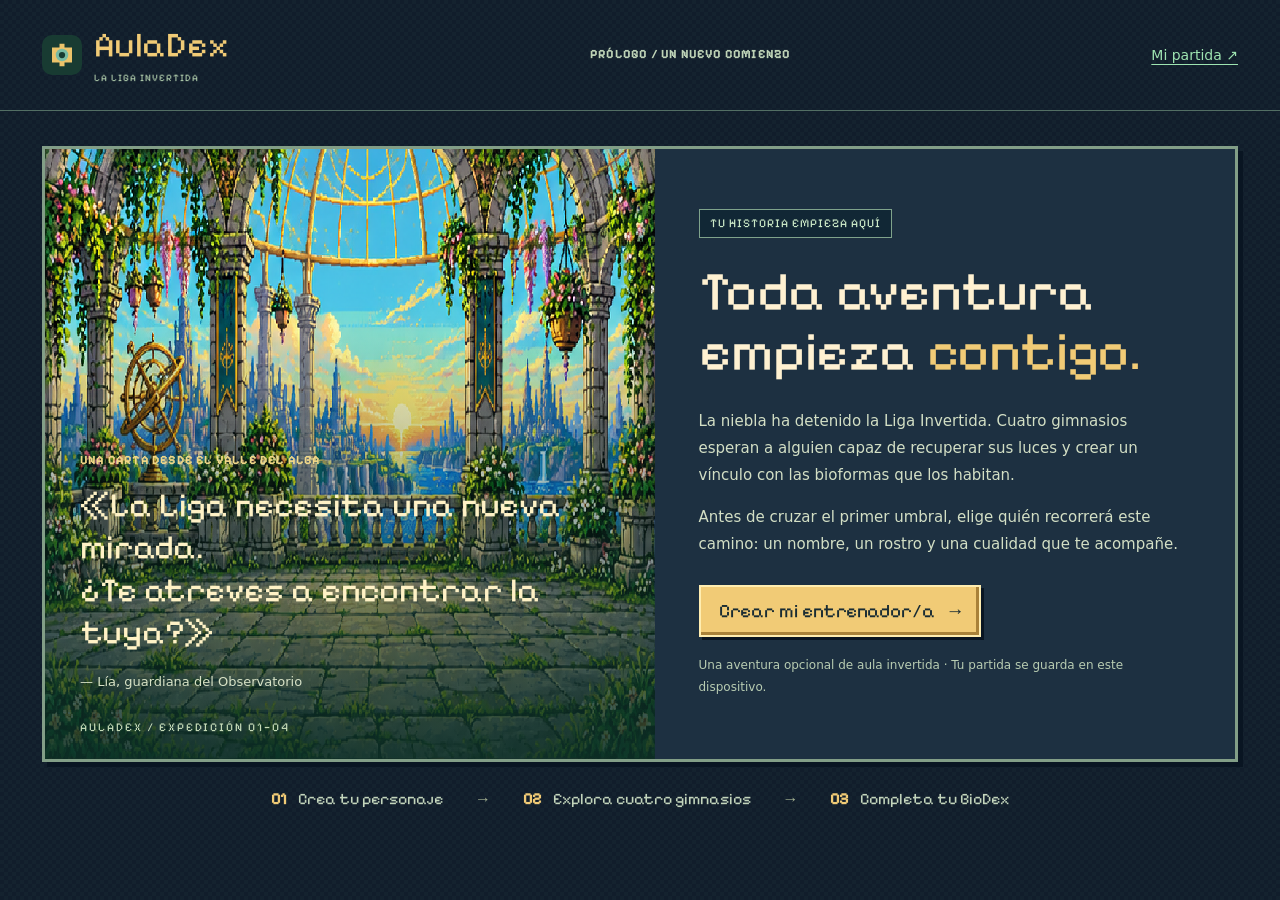
==== commit 39e4604f: "Rediseñar AulaDex como RPG retro con sprites, diálogos y efectos de combate" ====
--- a/docs/index.html
+++ b/docs/index.html
@@ -1,11 +1,12 @@
 <!doctype html>
 <html lang="es"><head>
 <meta charset="utf-8"><meta name="viewport" content="width=device-width,initial-scale=1,viewport-fit=cover">
-<meta name="theme-color" content="#183b32"><meta name="description" content="Cuatro gimnasios, cuatro bioformas y una aventura opcional para transformar tus clases con aula invertida.">
+<meta name="theme-color" content="#142733"><meta name="description" content="Cuatro gimnasios, cuatro bioformas y una aventura opcional para transformar tus clases con aula invertida.">
 <title>AulaDex · La Liga Invertida</title>
-<link rel="icon" href="./assets/favicon.svg" type="image/svg+xml"><link rel="stylesheet" href="./styles.css?v=profile2"><link rel="stylesheet" href="./profile.css?v=profile2">
+<link rel="icon" href="./assets/favicon.svg" type="image/svg+xml"><link rel="stylesheet" href="./styles.css?v=retro1"><link rel="stylesheet" href="./profile.css?v=retro1">
+<link rel="preload" href="./assets/pixelify-latin.woff2" as="font" type="font/woff2" crossorigin><link rel="stylesheet" href="./retro.css?v=retro1">
 </head><body><a class="skip" href="#main">Saltar al contenido</a><div id="app"></div>
 <div id="toast" class="toast" role="status" aria-live="polite"></div>
 <dialog id="dialog" aria-labelledby="dialog-title"><div id="dialog-content"></div></dialog>
 <input id="import-file" type="file" accept="application/json,.json" hidden>
-<noscript>Activa JavaScript para iniciar esta aventura.</noscript><script type="module" src="./app.js?v=profile2"></script></body></html>
+<noscript>Activa JavaScript para iniciar esta aventura.</noscript><script type="module" src="./app.js?v=retro1"></script></body></html>
--- a/docs/retro.css
+++ b/docs/retro.css
@@ -0,0 +1,51 @@
+@font-face{font-family:Pixelify;src:url('./assets/pixelify-latin.woff2') format('woff2');font-weight:400;font-style:normal;font-display:swap}
+:root{--paper:#111d2b;--card:#1d3041;--ink:#fff1d1;--green:#8bd2a0;--muted:#becbbd;--line:#506c71;--gold:#f1cb76;--serif:Pixelify,'Courier New',monospace;--mono:Pixelify,'Courier New',monospace;--sans:'Trebuchet MS',system-ui,sans-serif;--edge:#091522;--mint:#9ee4b1}
+html{background:var(--paper);scrollbar-color:#6b8a83 #142331}
+body{background-color:var(--paper);background-image:linear-gradient(45deg,#243f4325 25%,transparent 25%,transparent 75%,#243f4325 75%),linear-gradient(45deg,#243f4325 25%,transparent 25%,transparent 75%,#243f4325 75%);background-size:8px 8px;background-position:0 0,4px 4px;color:var(--ink);font-size:15px}
+button,a,input,textarea{touch-action:manipulation}button{user-select:none}a,button,input,textarea{scroll-margin:20px}button:focus-visible,a:focus-visible,input:focus-visible,textarea:focus-visible{outline:3px solid #ffe18e;outline-offset:4px}
+h1,h2,h3{font-family:var(--serif);font-weight:400;letter-spacing:0!important;text-wrap:balance}h1{font-size:clamp(36px,4.4vw,62px)}h1 em{color:var(--gold);font-style:normal}h2{font-size:34px}h3{font-size:28px}
+.eyebrow{font-size:12px;letter-spacing:1.2px}.muted{color:var(--muted)}.small{font-size:13px}.text-btn,.profile-edit-link{color:var(--mint);font-size:13px;text-underline-offset:4px}.back-link{color:var(--mint);font-family:var(--mono);font-size:16px;min-height:36px;margin-bottom:14px}
+.btn,.icon-btn,.tool-btn,.answer,.nav-item,.tag,.optional-chip,.gym-card,.gate-panel,.novel,.speech,.battle-console,.capture-panel,.dex-card,.journal-card,.library,.guide-card,.hero-panel,.field-note,.chapter-seal,.toast,dialog,input,textarea,.character-preview,.prologue,.avatar-option,.trait-option,.backup-profile,.portrait-frame{border-radius:0!important}
+.btn{background:var(--gold);color:#192c33;border:2px solid #ffedb0;box-shadow:3px 3px 0 var(--edge),inset -3px -3px 0 #a98239;font-family:var(--mono);font-size:19px;font-weight:400;min-height:48px;padding:10px 18px;transition:transform .12s}
+.btn:hover:not(:disabled){filter:brightness(1.08);transform:translate(-1px,-1px)}.btn:active:not(:disabled){transform:translate(2px,2px);box-shadow:1px 1px 0 var(--edge)}.btn.secondary{background:#29434b;border:2px solid #819b8e;color:var(--ink);box-shadow:3px 3px 0 var(--edge),inset -3px -3px 0 #182b36}.btn.golden{color:#192c33;border-color:#ffedb0;background:var(--gold)}.btn:disabled{opacity:.45}
+.icon-btn{border:2px solid #758d88;background:#223943;color:var(--ink);box-shadow:2px 2px 0 var(--edge);width:38px;height:38px}.icon-btn:hover:not(:disabled){background:#3b5b59}.icon-btn[aria-pressed=true]{background:#45675a;color:#fff3bd}.tag{border:1px solid #7fa38b;background:#112735;color:#cceac8;font-size:12px;letter-spacing:1px}.tag.light{color:#e2edcf;border-color:#94ae91;background:#132a32}.optional-chip{color:#d6e6ce;border-color:#617d72;font-size:13px}
+.sidebar{background:#142733;border-right:3px solid #607a71;box-shadow:4px 0 0 #091722;padding:30px 22px}.brand>span{font-size:35px;color:var(--gold)}.brand img{image-rendering:pixelated}.brand small{font-size:10px;letter-spacing:1px;color:#b2cead}.edition{font-size:11px;color:#9bb5a7;border-color:#42645e}.nav-item{color:#c3d6c6;font-family:var(--mono);font-size:19px;gap:10px;padding:11px 13px;border:2px solid transparent}.nav-item.active{background:#284a45;color:#fff3b8;border-color:#8bab7f;box-shadow:3px 3px 0 #081923}.nav-item b{font-size:14px;border-radius:0}.nav-item>span{font-size:20px}.passport{border-color:#42645e}.passport>.eyebrow{font-size:12px;color:#a5c5b1}.passport>strong{font-size:30px}.passport small{color:#bdd2b9;font-size:12px}.passport .profile-edit-link{font-size:12px;color:#b9dbab}.mini-badge{clip-path:polygon(25% 0,75% 0,75% 15%,100% 15%,100% 85%,75% 85%,75% 100%,25% 100%,25% 85%,0 85%,0 15%,25% 15%);background:#29494b;color:#5e7975}.mini-badge.earned{background:#a6d3a2;color:#213f42}.progress-track{height:6px;background:#29454a}.progress-track i{background:var(--gold)}.sidebar-foot{color:#bdd0bd;font-size:10px}.course-label{border-color:#42645e;color:#adc4b5;font-size:10px}.save-dot{border-radius:0;background:#9dddb1}.topbar{background:#172b38;border-bottom:2px solid #55736b;height:86px}.topbar .eyebrow{font-size:11px;color:#abc6b2}.crumb{font-family:var(--mono);font-size:19px}.crumb>span{color:#8caa98}.page-foot{border-color:#45625c;font-size:11px;color:#b1c4b2;letter-spacing:1px}.top-profile{border-color:#819e87!important}.page-intro .eyebrow,.section-heading .eyebrow{font-size:12px;color:#b8cbb6}.page-intro .muted{font-size:14px}.chapter-seal{border:2px solid #779185;background:#223e45;box-shadow:3px 3px 0 var(--edge)}.chapter-seal strong{font-size:46px;color:var(--gold)}.chapter-seal span{font-size:12px;color:#c1d5b9}
+.hero-panel{border:3px solid #91ad8c;box-shadow:5px 5px 0 var(--edge);background:#173c39}.hero-copy{background:linear-gradient(90deg,#173c39 72%,#173c3900)}.hero-panel:after{background:linear-gradient(90deg,#173c39 25%,transparent 75%)}.hero-copy h2{font-size:42px}.hero-copy p{font-size:14px;color:#e0e7cc;line-height:1.8}.hero-copy .tag{font-size:12px}.hero-caption{font-size:12px;color:#c2d6ba}.hero-coordinate{font-size:11px;background:#132d39ed;color:#e7e7bc;padding:5px 10px}.scene{background-image:url('./assets/retro-backgrounds.png');image-rendering:pixelated}.section-heading h2{font-size:32px}.section-heading>.small{font-size:12px}
+.gym-card,.dex-card,.journal-card,.guide-card,.library,.field-note,.gate-panel,.novel,.capture-panel{background:var(--card);border:2px solid #67827a;box-shadow:4px 4px 0 var(--edge)}.gym-card:hover{transform:translateY(-3px);box-shadow:5px 7px 0 var(--edge)}.week-label{font-size:11px;color:#182e34;background:#f2d58c;box-shadow:2px 2px 0 #132b35}.status-pill{font-size:11px;border-radius:0;background:#142d38ee;color:#e9efcf;border:1px solid #a5ba91}.status-pill.done{background:#edcf7d;color:#213e3d}.card-region{font-size:11px;color:#b6ccae;letter-spacing:.8px}.card-content h3{font-size:28px;color:var(--ink)}.card-content>p{color:#c5d2be;font-size:12px;min-height:34px}.card-link{color:var(--mint);border-color:#506c64;font-family:var(--mono);font-size:16px;min-height:45px}.field-note{background:#213d43;gap:18px}.field-note strong{font-size:15px;color:#fff0c8}.field-note p{font-size:13px;color:#c4d5bf}.field-note>a{font-size:14px;color:#ffe2a0}.note-symbol{color:#e9cd82}.gate-copy h1{font-size:49px}.gate-copy .lead{color:#d3dfc9}.trainer-line strong{font-family:var(--mono);font-size:27px}.trainer-line small{font-size:13px;color:#c3d1ba}.trainer-line>span{color:var(--gold)}.lesson-meta{color:#bfd2bd;font-size:14px;border-color:#516f66}.gate-copy>p.small{color:#c3d2bb}label{color:#dae3ce;font-size:14px}input,textarea{color:var(--ink);background:#132633;border:2px solid #708f7e;box-shadow:inset 2px 2px 0 #091b25;font-size:16px}input:focus,textarea:focus{background:#1b3540}input::placeholder,textarea::placeholder{color:#a6bba9}.input-row input{font:24px var(--mono);letter-spacing:4px;min-height:48px}.input-row .btn{font-size:18px}.error-text{font-size:13px;color:#ffb79e}.gate-art-wrap{position:relative;min-width:0;overflow:hidden}.gate-art{height:100%;min-height:580px}.gate-trainer{position:absolute;bottom:7%;left:25%;width:50%;aspect-ratio:1;filter:drop-shadow(4px 5px 0 #081e32a0)}
+.novel-art{min-height:600px}.novel-art:after{background:linear-gradient(0deg,#0c2433bb,transparent 65%)}.novel-number{font-size:60px;color:#fff0b6}.preparation-trainer{position:absolute;width:68%;aspect-ratio:1;bottom:15%;left:16%;z-index:1;filter:drop-shadow(5px 6px 0 #0e233a8c)}.speech{background:#192b43f5;border:2px solid #c4bf8d;box-shadow:4px 4px 0 #0b1827;padding:18px 22px}.speech>span{font-size:17px;color:var(--gold)}.speech p{font:21px/1.4 var(--serif);color:#fff1d1}.novel-page>.eyebrow,.reading-top .eyebrow{color:#c6d8b7;font-size:13px}.novel-page h1{font-size:44px}.lesson-text{font-size:16px;line-height:1.8;color:#e1e5d0}.source-link{font-size:16px;color:#bce2ad;line-height:1.5;min-height:36px}.lesson-divider{background:var(--gold);width:60px}.thinking{background:#153039;border:2px solid #496f63;border-left:4px solid var(--gold)}.thinking span{font-size:12px;color:#d5ddb7}.thinking p{font:21px/1.4 var(--serif);color:#fff0c8}.dots span{border-radius:0;width:8px;height:8px;background:#4c6961}.dots .filled{background:var(--gold)}
+.trainer-sprite,.learner-sprite{display:block;width:100%;height:100%;background-repeat:no-repeat;image-rendering:pixelated}.trainer-sprite{background-image:url('./assets/retro-trainers.png');background-size:400% 529.655%;background-position:var(--actor-x,0%) 0%}.trainer-1,.learner-1{--actor-x:0%}.trainer-2,.learner-2{--actor-x:33.333333%}.trainer-3,.learner-3{--actor-x:66.666667%}.trainer-4,.learner-4{--actor-x:100%}.learner-sprite{background-image:url('./assets/retro-players.png');background-size:400% 181%;background-position:var(--actor-x,0%) 0%}.is-speaking .trainer-sprite{background-size:400% 595.349%;background-position-y:22.6917%;animation:speak 500ms steps(2,end) infinite}
+.avatar{position:relative;overflow:hidden;image-rendering:pixelated;background:#213a44!important}.avatar:before{content:'';position:absolute;inset:-8% -35% -62%;background-image:url('./assets/retro-players.png');background-size:400% 181%;background-position:var(--avatar-x,0%) 0%;background-repeat:no-repeat;image-rendering:pixelated}.avatar-1{--avatar-x:0%}.avatar-2{--avatar-x:33.333333%}.avatar-3{--avatar-x:66.666667%}.avatar-4{--avatar-x:100%}.trainer-welcome{background:#203b41;color:#dae5c7;border:1px solid #688b77;border-radius:0;font-size:14px}.trainer-welcome .avatar{border-radius:0}.trainer-welcome strong{color:var(--gold)}
+.onboarding{background:transparent}.onboard-top{border-color:#536f64}.onboard-top>.eyebrow{color:#bed3b7;font-size:12px}.onboard-top>.text-btn{font-size:14px}.prologue{border:3px solid #829e87;box-shadow:5px 5px 0 var(--edge);background:var(--card)}.prologue-copy h1{font-size:clamp(39px,4.3vw,62px)}.prologue-copy>p{color:#d3dfc5;font-size:15px;line-height:1.8}.prologue-copy>.tag{font-size:12px}.prologue-copy>small{color:#b8ccb2;font-size:12px}.prologue-letter p{font-size:34px;line-height:1.25;color:#fff2c6}.prologue-letter>.eyebrow{color:#f1d888;font-size:12px}.prologue-letter>span:last-child{color:#d8e2c6;font-size:13px}.prologue-coordinates{font-size:12px;color:#c6dbb8}.prologue-steps{color:#c3d5bc;font-size:16px}.prologue-steps b{color:var(--gold)}.character-heading>.eyebrow{color:#bed3b7;font-size:12px}.character-heading h1{font-size:48px}.character-heading>p:last-child{color:#c4d3bd;font-size:15px}.character-preview{background:#203b40;border:2px solid #7e9d80;box-shadow:5px 5px 0 var(--edge)}.credential-top{color:#d3dfbd;font-size:12px}.portrait-frame{border:4px solid #c5d5a8;outline:2px solid #0b2733;background:#152d3c;box-shadow:4px 4px 0 #0a1d2a}.credential-star{border-radius:0!important;background:#f0cf7f!important;color:#203b40!important}.character-preview>.eyebrow{color:#bccfb4;font-size:12px}.character-preview h2{color:#fff1cb;font-size:36px}.credential-trait{border-radius:0!important;color:#f4dda1!important;background:#284b4c!important;font:20px var(--mono)!important}.character-preview #preview-motto{color:#d5dfc6;font-size:15px}.credential-badges{border-color:#5c7a6c;color:#8ba988}.character-preview>small{color:#bdd2b6;font-size:12px}.character-form fieldset{border-color:#526e63}.character-form legend{color:#f7e7bc;font-size:22px;font-family:var(--mono)}.character-form legend>span{color:#9fd3a5}.character-form legend small{font-size:15px;color:#c4d1ba}.field-help{color:#c1d1b8;font-size:13px}.avatar-option{background:#182e3c;border:2px solid #536e68;box-shadow:3px 3px 0 #0b1c29;color:#dae5c6}.avatar-option .avatar{border-radius:0}.avatar-option.chosen{border-color:#f1d27c;background:#315247;box-shadow:3px 3px 0 #0b1c29}.avatar-option>span{font-family:var(--mono);font-size:21px}.avatar-option>i{color:#f4d990}.trait-option{background:#1a3340;border:2px solid #536e68;color:#d7e6c7;font-family:var(--mono);font-size:19px}.trait-option.chosen{color:#fff1bd;background:#34564a;border-color:#d6ca88}.character-submit>span{color:#c4d4b9;font-size:12px}.returning-note,.backup-profile{background:#25483f;color:#e0e9c5;border-color:#759b7d}.backup-profile strong{font-size:30px}
+.sprite{image-rendering:pixelated}.capture-panel{border:3px solid #8ca384;background:radial-gradient(ellipse at 50% 30%,#325048,#1b3040 65%)}.capture-panel h1{font-size:46px}.capture-panel>.eyebrow{font-size:14px;color:#ffe0a0}.capture-intro{color:#d3dfc4;font-size:15px}.orbit{border:2px solid #79937c;border-radius:0;transform:rotate(45deg);inset:36px}.orbit.o2{border-color:#5b8271;background:radial-gradient(circle,#436b4b5c,transparent 70%);inset:66px}.spark{color:#f6d482}.creature-lore{color:#e0e8cd;font-size:23px}.reward-note label{font-size:15px}.reward-note small{color:#b7caae;font-size:12px}.league-finish{background:#2d4a44;border:2px solid #d5c080;box-shadow:3px 3px 0 #10232f}.league-finish strong{font-size:32px;color:var(--gold)}.league-finish p{font-size:14px}.league-finish a{font-size:16px;color:var(--mint)}.dex-card{background:#1a2d3c}.dex-card.registered{background:#233e43;border:2px solid #779b80;border-top:4px solid var(--gold)}.dex-label{color:#c2d4b7;font-size:12px}.dex-sprite{background:radial-gradient(circle,#56794e55,transparent 70%)}.dex-card>.eyebrow{color:#bfd2b3;font-size:11px}.dex-card h2{font-size:36px}.dex-card .tag{font-size:12px}.dex-card>p:not(.eyebrow){font-size:13px;color:#c7d7bd;min-height:125px}.silhouette{filter:brightness(0) opacity(.7)!important}.journal-number{font-size:44px;color:#7c9a7d}.journal-card>.eyebrow{color:#dfcf98;font-size:12px}.journal-card h2{font-size:33px}.journal-card label{font-size:14px;min-height:65px}.journal-card small{font-size:12px;color:#b5caad}.library>p{font-size:14px}.library h2{font-size:34px}.source-title{color:#bfd2b6;font-size:13px}.guide-card>span{font-size:42px;color:#d8c38b}.guide-card h2{font-size:32px}.guide-card p{font-size:15px;color:#d0ddc3}.toast{background:#29473e;border:2px solid #b5c08b;box-shadow:4px 4px 0 #071926;color:#fff4d2;font-size:14px}dialog{border:3px solid #a3b38d;background:#213946;box-shadow:7px 7px 0 #081b29;max-width:650px}dialog::backdrop{background:#061423c9;backdrop-filter:none}.dialog-head h2{font-size:36px}.dialog-head+p{font-size:15px}.citation{font-size:15px;color:#e2e7cf}.citation a{color:#b5dfae}dialog .small{color:#c6d3bd}
+/* Combat: the arena and the dialogue are a single console, with explicit phases. */
+.battle-heading{display:flex;justify-content:space-between;gap:12px;align-items:baseline;margin-bottom:12px}.battle-heading .back-link{margin:0}.battle-heading>.eyebrow{font-size:12px;color:#c1d1b6;text-align:right}.rpg-battle{border:3px solid #a1b596;background:#111f32;box-shadow:6px 6px 0 #07131f;max-width:1120px;margin:auto}.rpg-arena{height:365px;position:relative;overflow:hidden;isolation:isolate;border-bottom:3px solid #b4b38b}.arena-background{position:absolute;inset:0;z-index:-3}.arena-vignette{position:absolute;inset:0;z-index:-2;background:linear-gradient(#091b3440,transparent 45%,#0b1d3e66);box-shadow:inset 0 0 0 5px #112e3c40}.rpg-hud{position:absolute;top:18px;width:31%;min-width:190px;background:#182c3bec;border:2px solid #a1b38f;box-shadow:3px 3px 0 #081c2b;padding:10px 14px;color:#fff1d1;z-index:3}.player-status{left:18px}.trainer-status{right:18px}.hud-label{display:block;font:11px/1.3 var(--mono);color:#c4d5b8;letter-spacing:1px}.hud-name{display:flex;justify-content:space-between;gap:10px;align-items:baseline;margin:3px 0 7px;min-width:0}.hud-name strong{font:28px/1.1 var(--mono);overflow-wrap:anywhere;max-width:80%}.hud-name>span{font:15px var(--mono);white-space:nowrap}.rpg-hud .hp-track{height:8px;border-radius:0;background:#091d2c;outline:1px solid #587363}.rpg-hud .hp-track i{background:var(--battle-accent);transition:width .5s steps(12,end)}.rpg-hud .hp-track.player i{background:#b2e3aa}.seal-dots{display:flex;gap:5px;font:17px var(--mono);line-height:1;margin-top:7px;color:var(--battle-accent)}.seal-dots .broken{color:#b5b99d}.seal-dots small{font:12px var(--mono);margin-left:auto;color:#d8ddbf}.combatant{position:absolute;bottom:8%;width:24%;max-width:235px;aspect-ratio:1;z-index:1}.player-combatant{left:12%}.trainer-combatant{right:10%}.combatant .trainer-sprite,.combatant .learner-sprite{position:relative;filter:drop-shadow(3px 4px 0 #0b23366b);animation:idle 2s steps(2,end) infinite}.combatant .ground-shadow{position:absolute;width:65%;height:10%;bottom:2%;left:18%;background:#071d3377;clip-path:polygon(15% 0,85% 0,100% 30%,100% 70%,85% 100%,15% 100%,0 70%,0 30%)}.combatant-name{display:block;position:absolute;left:0;right:0;bottom:-14px;text-align:center;color:#fff3c9;text-shadow:2px 2px #132c3c,-1px -1px #132c3c;font:16px var(--mono)}.combatant.is-speaking .trainer-sprite{background-size:400% 595.349%;background-position-y:22.6917%;animation:speak 450ms steps(2,end) infinite}.combatant.is-victorious .trainer-sprite{background-size:400% 575.281%;background-position-y:100%}.arena-location{position:absolute;left:15px;bottom:9px;font:12px var(--mono);color:#fcf0cb;text-shadow:2px 2px #112d40;letter-spacing:.5px}.turn-label{position:absolute;bottom:9px;right:15px;font:13px var(--mono);color:#ffedac;text-shadow:2px 2px #112d40}
+.rpg-dialogue{display:flex;gap:20px;padding:20px 24px;background:#20304b;border:3px double #a9ac92;border-width:3px 0;min-height:170px;position:relative;color:#fff2d5}.dialogue-portrait{flex:0 0 92px;height:98px;overflow:hidden;background:#132738;border:2px solid #a9b38f;box-shadow:3px 3px 0 #0a1a2d;position:relative;align-self:flex-start}.dialogue-portrait .trainer-sprite{position:absolute;width:225%;height:225%;left:-62.5%;top:-14%}.dialogue-portrait .avatar{width:100%;height:100%}.dialogue-portrait .avatar:before{inset:-14% -52.5% -91%;background-size:400% 181%}.dialogue-body{min-width:0;flex:1}.dialogue-meta{display:flex;gap:15px;justify-content:space-between;align-items:baseline;margin-bottom:8px}.dialogue-meta strong{font:25px/1.1 var(--mono);color:#ffde90}.dialogue-meta>span{font:12px var(--mono);color:#bccbb8;text-align:right}.dialogue-copy{font:23px/1.35 var(--serif);color:#fff2d5;min-height:64px;white-space:pre-line;overflow-wrap:anywhere}.dialogue-actions{display:flex;justify-content:space-between;gap:10px;align-items:center;margin-top:14px;flex-wrap:wrap}.dialogue-next{font-size:18px;min-height:42px;padding:8px 14px}.finish-text{font:13px var(--mono);margin-left:auto;color:#d6dcbb}.rpg-dialogue:not(.is-typing) .finish-text{visibility:hidden}.resolving{font:17px var(--mono);color:#f5d27f}.rpg-dialogue.battle-feedback{margin:0;box-shadow:none;animation:none}.rpg-dialogue.battle-feedback.correct{background:#213e46;border-color:#a7c899}.rpg-dialogue.battle-feedback.wrong{background:#3c3045;border-color:#d0a28e}
+.rpg-commands{display:grid;grid-template-columns:minmax(0,1fr) 190px;gap:22px;padding:18px 24px 22px;background:#17293a}.command-label{font:12px var(--mono);color:#b7c9b2;letter-spacing:1px;margin-bottom:10px}.answer-list{gap:8px}.rpg-commands .answer{font-size:14px;line-height:1.5;background:#263e4b;border:2px solid #648476;color:#f4edd1;min-height:49px;padding:10px 14px;gap:12px;box-shadow:3px 3px 0 #0b1c2c}.rpg-commands .answer>span{color:#fff2bf;background:#1a303f;border:1px solid #98ab89;border-radius:0;font:20px var(--mono);min-width:30px;text-align:center;padding:0 6px}.rpg-commands .answer:hover:not(:disabled){background:#3c5a51;border-color:#d7d89e;transform:translateX(3px)}.rpg-commands .answer:disabled{opacity:.48}.answer>small{margin-left:auto;font-size:11px;color:#c4d1b6}.support-commands{min-width:0}.support-commands .tool-btn{display:block;width:100%;text-align:left;background:#233c48;border:2px solid #627e73;color:#f1e5c7;font:20px var(--mono);min-height:54px;margin-bottom:9px;padding:8px 12px;box-shadow:3px 3px 0 #0b1c2c}.tool-btn>span{display:block;font-size:12px;color:#bacdb5;margin-left:23px}.support-commands .tool-btn:hover:not(:disabled){background:#385c51}.review-command{display:block;font:15px var(--mono);text-decoration:underline;text-underline-offset:3px;color:#c2d6b3;min-height:40px;padding:6px 0}.battle-bottom{display:flex;justify-content:space-between;gap:15px;padding:9px 18px;background:#102331;color:#aac2ab;font:11px/1.5 var(--mono);border-top:1px solid #415e5a}.attack-projectile,.impact-burst,.defense-ring,.floating-number{position:absolute;pointer-events:none;opacity:0;z-index:4}.attack-projectile{top:54%;left:28%;width:32px;height:20px;background:var(--battle-accent);box-shadow:0 0 0 4px #f7eeb8,0 0 0 8px #113047;clip-path:polygon(0 25%,25% 25%,25% 0,75% 0,75% 25%,100% 25%,100% 75%,75% 75%,75% 100%,25% 100%,25% 75%,0 75%)}.attack-projectile i{position:absolute;width:10px;height:10px;background:#fff3bd;left:-20px}.impact-burst{top:38%;right:18%;font:100px/1 var(--mono);color:#fff1a1;text-shadow:4px 4px #e8aa55}.defense-ring{top:34%;right:13%;width:120px;height:150px;border:5px solid var(--battle-accent);clip-path:polygon(25% 0,75% 0,100% 20%,100% 80%,75% 100%,25% 100%,0 80%,0 20%);background:#d6e5c323}.floating-number{top:36%;right:20%;font:34px var(--mono);color:#fff0ab;text-shadow:3px 3px #162a3f}
+.rpg-battle[data-phase=effect][data-effect=correct] .player-combatant .learner-sprite{background-size:400% 225%;background-position-y:100%;animation:player-attack 1s steps(5,end)}.rpg-battle[data-phase=effect][data-effect=correct] .trainer-combatant .trainer-sprite{animation:trainer-hit 1s steps(1,end)}.rpg-battle[data-phase=effect][data-effect=correct] .attack-projectile{animation:projectile 750ms steps(10,end) both}.rpg-battle[data-phase=effect][data-effect=correct] .defense-ring{animation:defense 1s steps(5,end)}.rpg-battle[data-phase=effect][data-effect=correct] .impact-burst{animation:impact 450ms 450ms steps(4,end)}.rpg-battle[data-phase=effect][data-effect=correct] .floating-number{animation:damage 600ms 400ms steps(8,end)}
+.rpg-battle[data-phase=effect][data-effect=wrong] .trainer-combatant .trainer-sprite{background-size:400% 626.938%;background-position-y:42.4477%;animation:trainer-attack 1s steps(5,end)}.rpg-battle[data-phase=effect][data-effect=wrong] .player-combatant .learner-sprite{animation:player-hit 1s steps(5,end)}.rpg-battle[data-phase=effect][data-effect=wrong] .attack-projectile{animation:counter-projectile 750ms steps(10,end) both;background:#ffc695}.rpg-battle[data-phase=effect][data-effect=wrong] .impact-burst{right:auto;left:18%;animation:impact 450ms 450ms steps(4,end)}.rpg-battle[data-phase=effect][data-effect=wrong] .floating-number{right:auto;left:20%;color:#ffd0b0;animation:damage 600ms 400ms steps(8,end)}
+.rpg-battle[data-phase=effect][data-effect=heal] .player-combatant .learner-sprite{animation:healing 1s steps(5,end)}.rpg-battle[data-phase=effect][data-effect=heal] .floating-number,.rpg-battle[data-phase=effect][data-effect=hint] .floating-number{left:20%;right:auto;color:#c1ffbe;animation:damage 1s steps(8,end)}.rpg-battle[data-phase=effect][data-effect=hint] .player-combatant .learner-sprite{animation:speak 400ms steps(2,end) infinite}
+@keyframes idle{50%{transform:translateY(-3px)}}@keyframes speak{50%{transform:translateY(-2px)}}@keyframes player-attack{30%,65%{transform:translateX(15px) rotate(-2deg)}}@keyframes trainer-attack{30%,65%{transform:translateX(-15px)}}@keyframes trainer-hit{0%,25%{background-size:400% 634.711%;background-position-y:61.2828%;transform:translateX(0)}50%,75%{background-size:400% 656.410%;background-position-y:79.493%;transform:translateX(10px)}100%{background-size:400% 529.655%;background-position-y:0%}}@keyframes player-hit{40%,60%{transform:translateX(-9px);filter:brightness(1.5)}50%,70%{transform:translateX(0);filter:brightness(.6)}}@keyframes projectile{0%,10%{opacity:0;left:29%}20%{opacity:1}85%{left:73%;opacity:1}100%{left:75%;opacity:0}}@keyframes counter-projectile{0%,10%{opacity:0;left:70%}20%{opacity:1}85%{left:25%;opacity:1}100%{left:23%;opacity:0}}@keyframes defense{10%,40%{opacity:1;transform:scale(.8)}65%{opacity:0;transform:scale(1.2)}}@keyframes impact{0%{opacity:0;transform:scale(.4)}30%,70%{opacity:1;transform:scale(1.2)}100%{opacity:0;transform:scale(.8)}}@keyframes damage{10%,75%{opacity:1}0%{transform:translateY(15px)}100%{opacity:0;transform:translateY(-35px)}}@keyframes healing{50%{filter:brightness(1.5) drop-shadow(0 -10px 0 #9fdfa0);transform:translateY(-6px)}}
+@media(min-width:1700px){.rpg-arena{height:405px}.hero-copy p{font-size:15px}.hero-caption{font-size:13px}}
+@media(max-width:1200px){.sidebar{padding:26px 17px}.brand>span{font-size:31px}.brand small{font-size:9px}.nav-item{font-size:17px}.hero-copy h2{font-size:36px}.hero-copy p{font-size:13px}.card-content>p{min-height:18px}.rpg-arena{height:340px}.rpg-hud{width:35%}.combatant{width:27%;max-width:225px}.player-combatant{left:9%}.trainer-combatant{right:8%}.rpg-dialogue{padding:18px;gap:15px}.dialogue-copy{font-size:22px}.rpg-commands{padding:18px;gap:16px;grid-template-columns:minmax(0,1fr) 165px}.dialogue-meta>span{font-size:11px}.gate-copy h1{font-size:42px}}
+@media(max-width:900px){.sidebar{border-right:0;border-bottom:2px solid #657e6e;box-shadow:0 3px 0 #091722;padding:16px 22px;gap:20px}.brand>span{font-size:30px}.brand small{font-size:9px}.nav-item{font-size:17px;padding:8px 10px}.nav-item>span{font-size:17px}.topbar{height:74px}.topbar .eyebrow{font-size:10px}.crumb{font-size:18px}.hero-copy p{font-size:13px}.hero-caption{font-size:11px}.toast{left:50%}.prologue-copy h1{font-size:45px}.onboard-top{gap:12px}.onboard-top>.eyebrow{font-size:10px}.rpg-arena{height:350px}.rpg-hud{width:33%}.combatant{width:27%;max-width:225px}}
+@media(max-width:650px){main{padding:22px 15px 28px}.sidebar{padding:14px 12px;gap:12px}.brand{width:100%}.brand>span{font-size:31px}.brand small{font-size:10px}nav{gap:4px}.nav-item{font-size:16px;padding:7px 4px;gap:4px;min-width:0}.nav-item b{font-size:12px;margin-left:0}.topbar{padding:9px 15px;height:auto;min-height:72px;gap:10px}.topbar>div:first-child{min-width:0;flex:1}.topbar .eyebrow{font-size:8px;letter-spacing:.5px}.crumb{font-size:16px;line-height:1.2;display:block}.crumb>span{margin:0 3px}.top-actions{gap:7px}.top-actions .icon-btn{width:31px;height:33px;min-width:31px}.top-profile{width:31px!important;height:33px!important}.page-intro h1{font-size:43px}.page-intro .eyebrow{font-size:10px;letter-spacing:.6px}.chapter-seal{min-width:76px;padding:8px;gap:6px}.chapter-seal strong{font-size:34px}.chapter-seal span{font-size:10px}.page-foot{font-size:9px;padding:15px;gap:15px}.hero-panel{min-height:510px}.hero-copy{background:transparent;padding:220px 21px 25px}.hero-panel:after{background:linear-gradient(0deg,#173c39 32%,#173c39d9 55%,transparent 85%)}.hero-copy h2{font-size:36px}.hero-copy p{font-size:14px}.hero-copy .tag{font-size:10px}.hero-copy .btn{font-size:18px}.hero-caption{font-size:11px}.hero-coordinate{font-size:9px}.gym-grid{gap:12px}.week-label,.status-pill{font-size:9px}.card-region{font-size:9px;letter-spacing:0}.card-content h3{font-size:27px;min-height:52px}.card-content>p{font-size:11px;min-height:35px}.card-link{font-size:15px}.section-heading h2{font-size:31px}.section-heading .eyebrow{font-size:11px}.section-heading>.small{font-size:12px}.field-note{padding:18px 14px;gap:12px}.field-note strong{font-size:14px}.field-note p{font-size:13px}.field-note>a{font-size:14px}.gate-art-wrap{aspect-ratio:1.25}.gate-art{height:100%;min-height:0;aspect-ratio:auto}.gate-trainer{width:58%;left:21%;bottom:4%}.gate-copy{padding:25px 20px}.gate-copy h1{font-size:43px}.gate-copy .lead{font-size:15px}.lesson-meta{font-size:13px;gap:9px}.trainer-line small{font-size:12px}.input-row .btn{font-size:18px}.novel-art{aspect-ratio:1.08;min-height:0}.speech{bottom:15px;left:15px;right:15px;padding:14px 16px}.speech p{font-size:20px;line-height:1.3}.speech>span{font-size:15px}.novel-number{font-size:44px}.preparation-trainer{bottom:20%;width:65%;left:17.5%}.novel-page{padding:25px 20px}.novel-page h1{font-size:39px}.novel-page>.eyebrow{font-size:11px}.reading-top .eyebrow{font-size:10px}.lesson-text{font-size:16px}.thinking p{font-size:21px}.slide-nav .btn{font-size:17px;padding:9px 12px}.slide-nav .icon-btn{width:38px;min-width:38px}.source-link{font-size:15px}.capture-panel{padding:25px 17px}.capture-panel h1{font-size:39px}.capture-panel>.eyebrow{font-size:12px}.capture-intro{font-size:14px}.creature-lore{font-size:22px}.league-finish{padding:20px 14px}.league-finish strong{font-size:29px}.dex-grid{grid-template-columns:1fr 1fr;gap:12px}.dex-card{padding:13px 10px}.dex-label{font-size:10px}.dex-card>.eyebrow{font-size:10px;min-height:28px}.dex-card h2{font-size:31px}.dex-card .tag{font-size:10px}.dex-card>p:not(.eyebrow){font-size:12px;min-height:175px}.dex-card .card-link{font-size:14px;min-height:56px}.journal-card{padding:23px 20px}.journal-card h2{font-size:34px}.journal-card label{min-height:0;font-size:14px}.journal-card>.eyebrow{font-size:11px}.guide-card{padding:23px}.guide-card h2{font-size:32px}.guide-card p{font-size:15px}.library{padding:24px 18px}.library .eyebrow{font-size:11px}.library h2{font-size:32px}.page-intro>.btn{font-size:18px}.toast{font-size:13px}.dialog-head h2{font-size:31px}.citation{font-size:14px}
+ .onboard-top{padding:18px 16px;gap:13px}.onboard-top>.eyebrow{font-size:10px}.onboard-top>.text-btn{font-size:13px}.onboard-top .brand{width:auto}.intro-main{padding:24px 15px}.prologue-copy{padding:28px 22px}.prologue-copy h1{font-size:45px}.prologue-copy>p{font-size:15px}.prologue-letter p{font-size:30px}.prologue-letter>.eyebrow{font-size:10px}.prologue-coordinates{font-size:10px}.prologue-steps{font-size:14px;gap:15px}.character-main{padding:24px 15px 40px}.character-heading h1{font-size:42px}.character-heading>.eyebrow{font-size:10px}.character-heading>p:last-child{font-size:14px}.character-form legend{font-size:21px}.character-form legend small{font-size:14px}.character-preview h2{font-size:34px}.character-preview .eyebrow{font-size:11px}.character-preview #preview-motto{font-size:14px}.credential-top{font-size:11px}.avatar-option>span{font-size:19px}.trait-option{font-size:19px}.field-help{font-size:13px}.character-submit>.btn{font-size:20px}.character-submit>span{font-size:12px}
+ .battle-heading{align-items:flex-start;gap:10px}.battle-heading>.eyebrow{font-size:10px;max-width:50%}.battle-heading .back-link{font-size:15px;min-height:30px}.rpg-battle{border-width:2px;box-shadow:4px 4px 0 #07131f}.rpg-arena{height:auto;aspect-ratio:1.35;min-height:230px}.rpg-hud{top:10px;width:44%;min-width:0;padding:8px 9px}.player-status{left:10px}.trainer-status{right:10px}.hud-label{font-size:8px;letter-spacing:.3px}.hud-name{gap:5px;margin:4px 0 6px}.hud-name strong{font-size:21px;max-width:75%}.hud-name>span{font-size:11px}.rpg-hud .hp-track{height:6px}.seal-dots{font-size:13px;gap:3px}.seal-dots small{font-size:9px}.combatant{width:38%;bottom:11%;max-width:none}.player-combatant{left:1%}.trainer-combatant{right:0%}.combatant-name{font-size:13px;bottom:-7px}.arena-location{font-size:9px;bottom:9px;left:10px;max-width:70%}.turn-label{font-size:10px;right:10px;bottom:9px}.rpg-dialogue{padding:15px 12px;gap:12px;min-height:180px}.dialogue-portrait{flex-basis:60px;height:67px}.dialogue-meta{display:block;margin-bottom:8px}.dialogue-meta strong{font-size:24px}.dialogue-meta>span{display:block;font-size:10px;text-align:left;margin-top:5px}.dialogue-copy{font-size:21px;line-height:1.3;min-height:80px}.dialogue-actions{gap:8px;margin-top:12px}.dialogue-next{font-size:17px;min-height:44px;padding:9px 12px}.finish-text{font-size:12px}.rpg-commands{display:block;padding:17px 13px}.command-label{font-size:11px}.rpg-commands .answer{font-size:14px;padding:10px;min-height:56px;gap:10px}.rpg-commands .answer>span{font-size:19px;min-width:29px}.answer>small{display:none}.support-commands{display:grid;grid-template-columns:1fr 1fr;gap:8px;margin-top:20px}.support-commands .command-label{grid-column:1/-1;margin:0}.support-commands .tool-btn{font-size:20px;margin:0;padding:9px 10px}.support-commands .review-command{grid-column:1/-1;min-height:35px;font-size:15px}.tool-btn>span{font-size:11px;margin-left:22px}.battle-bottom{padding:10px 12px;display:block;font-size:10px}.battle-bottom>span{display:block}.battle-bottom>span+span{margin-top:4px;color:#cdd7b9}.attack-projectile{width:20px;height:14px;top:57%}.impact-burst{font-size:65px;top:41%;right:15%}.defense-ring{width:70px;height:95px;top:36%;right:12%}.floating-number{font-size:27px;top:40%}.rpg-battle[data-phase=effect][data-effect=wrong] .impact-burst{left:13%}
+}
+@media(max-width:360px){.nav-item{font-size:14px}.topbar .eyebrow{font-size:7px}.crumb{font-size:14px}.top-actions{gap:5px}.top-actions .icon-btn{width:28px;min-width:28px}.top-profile{display:none!important}.hero-copy h2{font-size:33px}.card-content h3{font-size:24px}.dialogue-portrait{flex-basis:48px;height:55px}.rpg-dialogue{gap:10px;padding:14px 10px}.dialogue-copy{font-size:20px}.rpg-arena{min-height:215px}.hud-name strong{font-size:19px}.hud-name>span{font-size:10px}.dex-grid{grid-template-columns:1fr}.dex-card>p:not(.eyebrow){min-height:0}.onboard-top>.eyebrow{font-size:9px}}
+html[data-motion=reduced] *,html[data-motion=reduced] *:before,html[data-motion=reduced] *:after{animation:none!important;transition:none!important;scroll-behavior:auto!important}
+@media(prefers-reduced-motion:reduce){*,*:before,*:after{animation:none!important;transition:none!important;scroll-behavior:auto!important}}
+@media print{body{background:white!important;color:#17291e!important}.journal-card,.library{background:white!important;color:#17291e!important;box-shadow:none;border:1px solid #777}.page-intro h1,.journal-card h2,.journal-card label,.journal-card .eyebrow,.journal-number,.library h2,.source-title,.print-note{color:#17291e!important}.journal-number{font-size:24px}.library .source-title{font-family:Arial,sans-serif;font-size:10px}.journal-card .print-note{font-family:Arial,sans-serif;font-size:12px}.journal-card label{min-height:0}.library .eyebrow{color:#17291e}.source-link{display:none!important}}
+
+.character-form input{background:#132633;color:var(--ink)}.character-form input:focus{background:#1b3540}.character-form legend>span,.avatar-option>i{border-radius:0;background:#f0d186;color:#233d42}.trait-option.chosen>span{color:#ffdf97}
+
+.rpg-commands .hint-box{background:#314b46;border:1px solid #8ba984;color:#e8edcf;font-size:14px;padding:12px 15px}.hint-box strong{font:17px var(--mono);color:#ffde98}.hint-box p{margin-top:6px}
+@media(max-width:650px){.chapter-seal{display:grid;grid-template-columns:1fr;gap:0;text-align:center;flex-shrink:0}.chapter-seal span{font-size:10px;line-height:1.25}.chapter-seal strong{line-height:1}}
+@media(max-width:360px){.page-intro h1{font-size:36px}}
+.gate-copy,.novel-page{min-width:0}.gate-copy h1{overflow-wrap:anywhere}.gate-copy>.btn{max-width:100%;white-space:normal}
+@media(max-width:650px){.gate-panel,.novel{grid-template-columns:minmax(0,1fr)}}
+.character-heading h1,.card-content h3{overflow-wrap:anywhere}
+@media(max-width:450px){.gym-grid{grid-template-columns:minmax(0,1fr)}.gym-card{display:grid;grid-template-columns:40% minmax(0,1fr)}.gym-card .card-image{height:100%;aspect-ratio:auto;min-height:175px}.gym-card .card-content{padding:16px 12px 12px}.gym-card .card-content h3{font-size:24px;min-height:0;line-height:1.1;margin:9px 0 10px}.gym-card .card-content>p{min-height:32px;font-size:12px}.gym-card .card-link{margin-top:12px}.gym-card .card-region{font-size:10px}.gym-card .status-pill{font-size:9px;bottom:8px;left:6px}}
+@media(max-width:360px){.character-heading h1{font-size:38px}.gym-card{grid-template-columns:37% minmax(0,1fr)}.gym-card .card-content h3{font-size:21px}.gym-card .card-content{padding:14px 10px}.gym-card .card-region{font-size:9px}.gym-card .card-link{font-size:14px}.gym-card .card-image{min-height:165px}.gym-card .status-pill{font-size:8px}}
+/* The Brasa attack cell leaves a small neighboring cape at its right edge. */
+.rpg-battle[data-phase=effect][data-effect=correct] .learner-3{clip-path:inset(0 9% 0 0)}
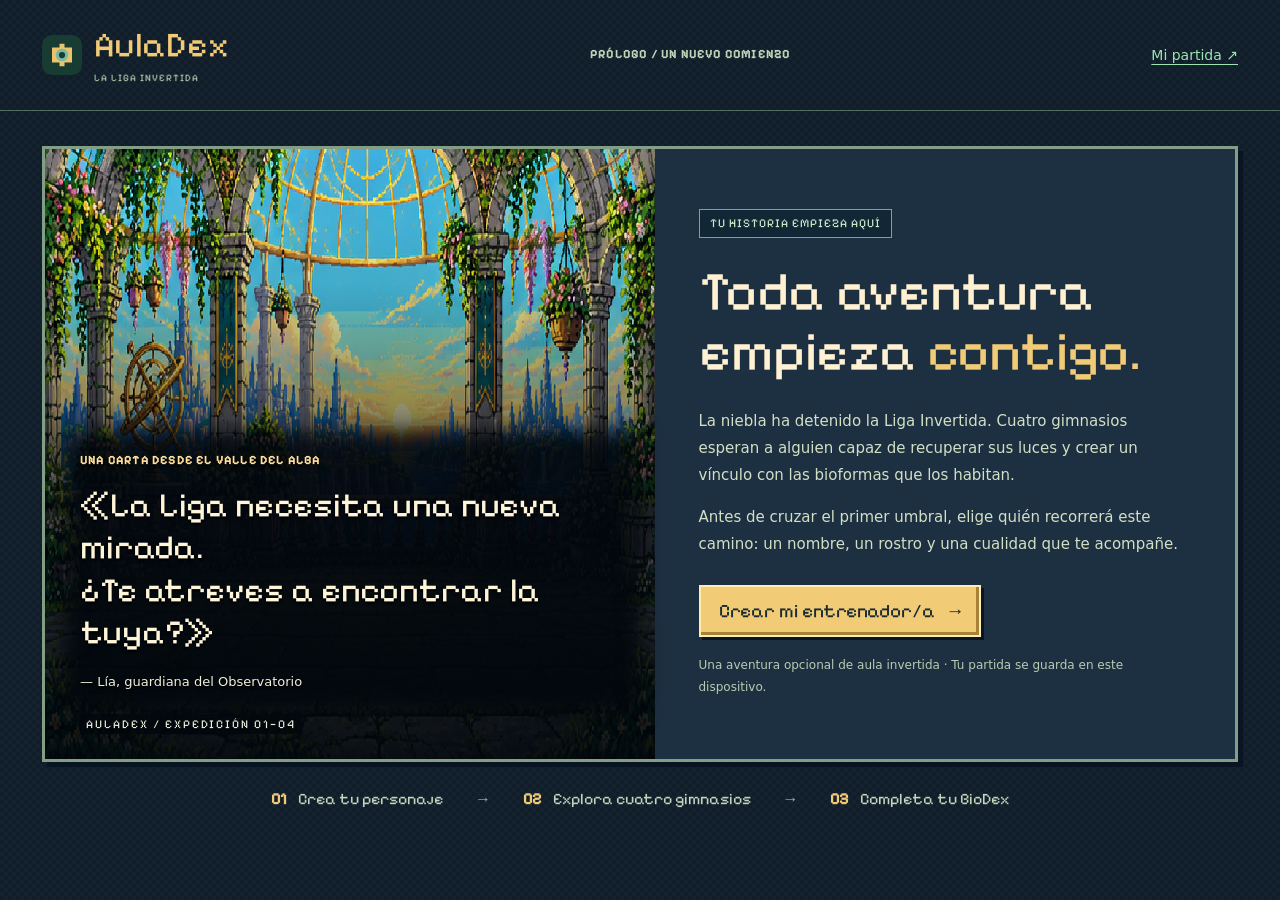
==== commit f25232ac: "Mejorar contraste con degradado negro en el prólogo y fondos oscuros para rótulos" ====
--- a/docs/index.html
+++ b/docs/index.html
@@ -4,9 +4,9 @@
 <meta name="theme-color" content="#142733"><meta name="description" content="Cuatro gimnasios, cuatro bioformas y una aventura opcional para transformar tus clases con aula invertida.">
 <title>AulaDex · La Liga Invertida</title>
 <link rel="icon" href="./assets/favicon.svg" type="image/svg+xml"><link rel="stylesheet" href="./styles.css?v=retro1"><link rel="stylesheet" href="./profile.css?v=retro1">
-<link rel="preload" href="./assets/pixelify-latin.woff2" as="font" type="font/woff2" crossorigin><link rel="stylesheet" href="./retro.css?v=retro1">
+<link rel="preload" href="./assets/pixelify-latin.woff2" as="font" type="font/woff2" crossorigin><link rel="stylesheet" href="./retro.css?v=contrast4">
 </head><body><a class="skip" href="#main">Saltar al contenido</a><div id="app"></div>
 <div id="toast" class="toast" role="status" aria-live="polite"></div>
 <dialog id="dialog" aria-labelledby="dialog-title"><div id="dialog-content"></div></dialog>
 <input id="import-file" type="file" accept="application/json,.json" hidden>
-<noscript>Activa JavaScript para iniciar esta aventura.</noscript><script type="module" src="./app.js?v=retro1"></script></body></html>
+<noscript>Activa JavaScript para iniciar esta aventura.</noscript><script type="module" src="./app.js?v=final3"></script></body></html>
--- a/docs/retro.css
+++ b/docs/retro.css
@@ -18,7 +18,7 @@
 .onboarding{background:transparent}.onboard-top{border-color:#536f64}.onboard-top>.eyebrow{color:#bed3b7;font-size:12px}.onboard-top>.text-btn{font-size:14px}.prologue{border:3px solid #829e87;box-shadow:5px 5px 0 var(--edge);background:var(--card)}.prologue-copy h1{font-size:clamp(39px,4.3vw,62px)}.prologue-copy>p{color:#d3dfc5;font-size:15px;line-height:1.8}.prologue-copy>.tag{font-size:12px}.prologue-copy>small{color:#b8ccb2;font-size:12px}.prologue-letter p{font-size:34px;line-height:1.25;color:#fff2c6}.prologue-letter>.eyebrow{color:#f1d888;font-size:12px}.prologue-letter>span:last-child{color:#d8e2c6;font-size:13px}.prologue-coordinates{font-size:12px;color:#c6dbb8}.prologue-steps{color:#c3d5bc;font-size:16px}.prologue-steps b{color:var(--gold)}.character-heading>.eyebrow{color:#bed3b7;font-size:12px}.character-heading h1{font-size:48px}.character-heading>p:last-child{color:#c4d3bd;font-size:15px}.character-preview{background:#203b40;border:2px solid #7e9d80;box-shadow:5px 5px 0 var(--edge)}.credential-top{color:#d3dfbd;font-size:12px}.portrait-frame{border:4px solid #c5d5a8;outline:2px solid #0b2733;background:#152d3c;box-shadow:4px 4px 0 #0a1d2a}.credential-star{border-radius:0!important;background:#f0cf7f!important;color:#203b40!important}.character-preview>.eyebrow{color:#bccfb4;font-size:12px}.character-preview h2{color:#fff1cb;font-size:36px}.credential-trait{border-radius:0!important;color:#f4dda1!important;background:#284b4c!important;font:20px var(--mono)!important}.character-preview #preview-motto{color:#d5dfc6;font-size:15px}.credential-badges{border-color:#5c7a6c;color:#8ba988}.character-preview>small{color:#bdd2b6;font-size:12px}.character-form fieldset{border-color:#526e63}.character-form legend{color:#f7e7bc;font-size:22px;font-family:var(--mono)}.character-form legend>span{color:#9fd3a5}.character-form legend small{font-size:15px;color:#c4d1ba}.field-help{color:#c1d1b8;font-size:13px}.avatar-option{background:#182e3c;border:2px solid #536e68;box-shadow:3px 3px 0 #0b1c29;color:#dae5c6}.avatar-option .avatar{border-radius:0}.avatar-option.chosen{border-color:#f1d27c;background:#315247;box-shadow:3px 3px 0 #0b1c29}.avatar-option>span{font-family:var(--mono);font-size:21px}.avatar-option>i{color:#f4d990}.trait-option{background:#1a3340;border:2px solid #536e68;color:#d7e6c7;font-family:var(--mono);font-size:19px}.trait-option.chosen{color:#fff1bd;background:#34564a;border-color:#d6ca88}.character-submit>span{color:#c4d4b9;font-size:12px}.returning-note,.backup-profile{background:#25483f;color:#e0e9c5;border-color:#759b7d}.backup-profile strong{font-size:30px}
 .sprite{image-rendering:pixelated}.capture-panel{border:3px solid #8ca384;background:radial-gradient(ellipse at 50% 30%,#325048,#1b3040 65%)}.capture-panel h1{font-size:46px}.capture-panel>.eyebrow{font-size:14px;color:#ffe0a0}.capture-intro{color:#d3dfc4;font-size:15px}.orbit{border:2px solid #79937c;border-radius:0;transform:rotate(45deg);inset:36px}.orbit.o2{border-color:#5b8271;background:radial-gradient(circle,#436b4b5c,transparent 70%);inset:66px}.spark{color:#f6d482}.creature-lore{color:#e0e8cd;font-size:23px}.reward-note label{font-size:15px}.reward-note small{color:#b7caae;font-size:12px}.league-finish{background:#2d4a44;border:2px solid #d5c080;box-shadow:3px 3px 0 #10232f}.league-finish strong{font-size:32px;color:var(--gold)}.league-finish p{font-size:14px}.league-finish a{font-size:16px;color:var(--mint)}.dex-card{background:#1a2d3c}.dex-card.registered{background:#233e43;border:2px solid #779b80;border-top:4px solid var(--gold)}.dex-label{color:#c2d4b7;font-size:12px}.dex-sprite{background:radial-gradient(circle,#56794e55,transparent 70%)}.dex-card>.eyebrow{color:#bfd2b3;font-size:11px}.dex-card h2{font-size:36px}.dex-card .tag{font-size:12px}.dex-card>p:not(.eyebrow){font-size:13px;color:#c7d7bd;min-height:125px}.silhouette{filter:brightness(0) opacity(.7)!important}.journal-number{font-size:44px;color:#7c9a7d}.journal-card>.eyebrow{color:#dfcf98;font-size:12px}.journal-card h2{font-size:33px}.journal-card label{font-size:14px;min-height:65px}.journal-card small{font-size:12px;color:#b5caad}.library>p{font-size:14px}.library h2{font-size:34px}.source-title{color:#bfd2b6;font-size:13px}.guide-card>span{font-size:42px;color:#d8c38b}.guide-card h2{font-size:32px}.guide-card p{font-size:15px;color:#d0ddc3}.toast{background:#29473e;border:2px solid #b5c08b;box-shadow:4px 4px 0 #071926;color:#fff4d2;font-size:14px}dialog{border:3px solid #a3b38d;background:#213946;box-shadow:7px 7px 0 #081b29;max-width:650px}dialog::backdrop{background:#061423c9;backdrop-filter:none}.dialog-head h2{font-size:36px}.dialog-head+p{font-size:15px}.citation{font-size:15px;color:#e2e7cf}.citation a{color:#b5dfae}dialog .small{color:#c6d3bd}
 /* Combat: the arena and the dialogue are a single console, with explicit phases. */
-.battle-heading{display:flex;justify-content:space-between;gap:12px;align-items:baseline;margin-bottom:12px}.battle-heading .back-link{margin:0}.battle-heading>.eyebrow{font-size:12px;color:#c1d1b6;text-align:right}.rpg-battle{border:3px solid #a1b596;background:#111f32;box-shadow:6px 6px 0 #07131f;max-width:1120px;margin:auto}.rpg-arena{height:365px;position:relative;overflow:hidden;isolation:isolate;border-bottom:3px solid #b4b38b}.arena-background{position:absolute;inset:0;z-index:-3}.arena-vignette{position:absolute;inset:0;z-index:-2;background:linear-gradient(#091b3440,transparent 45%,#0b1d3e66);box-shadow:inset 0 0 0 5px #112e3c40}.rpg-hud{position:absolute;top:18px;width:31%;min-width:190px;background:#182c3bec;border:2px solid #a1b38f;box-shadow:3px 3px 0 #081c2b;padding:10px 14px;color:#fff1d1;z-index:3}.player-status{left:18px}.trainer-status{right:18px}.hud-label{display:block;font:11px/1.3 var(--mono);color:#c4d5b8;letter-spacing:1px}.hud-name{display:flex;justify-content:space-between;gap:10px;align-items:baseline;margin:3px 0 7px;min-width:0}.hud-name strong{font:28px/1.1 var(--mono);overflow-wrap:anywhere;max-width:80%}.hud-name>span{font:15px var(--mono);white-space:nowrap}.rpg-hud .hp-track{height:8px;border-radius:0;background:#091d2c;outline:1px solid #587363}.rpg-hud .hp-track i{background:var(--battle-accent);transition:width .5s steps(12,end)}.rpg-hud .hp-track.player i{background:#b2e3aa}.seal-dots{display:flex;gap:5px;font:17px var(--mono);line-height:1;margin-top:7px;color:var(--battle-accent)}.seal-dots .broken{color:#b5b99d}.seal-dots small{font:12px var(--mono);margin-left:auto;color:#d8ddbf}.combatant{position:absolute;bottom:8%;width:24%;max-width:235px;aspect-ratio:1;z-index:1}.player-combatant{left:12%}.trainer-combatant{right:10%}.combatant .trainer-sprite,.combatant .learner-sprite{position:relative;filter:drop-shadow(3px 4px 0 #0b23366b);animation:idle 2s steps(2,end) infinite}.combatant .ground-shadow{position:absolute;width:65%;height:10%;bottom:2%;left:18%;background:#071d3377;clip-path:polygon(15% 0,85% 0,100% 30%,100% 70%,85% 100%,15% 100%,0 70%,0 30%)}.combatant-name{display:block;position:absolute;left:0;right:0;bottom:-14px;text-align:center;color:#fff3c9;text-shadow:2px 2px #132c3c,-1px -1px #132c3c;font:16px var(--mono)}.combatant.is-speaking .trainer-sprite{background-size:400% 595.349%;background-position-y:22.6917%;animation:speak 450ms steps(2,end) infinite}.combatant.is-victorious .trainer-sprite{background-size:400% 575.281%;background-position-y:100%}.arena-location{position:absolute;left:15px;bottom:9px;font:12px var(--mono);color:#fcf0cb;text-shadow:2px 2px #112d40;letter-spacing:.5px}.turn-label{position:absolute;bottom:9px;right:15px;font:13px var(--mono);color:#ffedac;text-shadow:2px 2px #112d40}
+.battle-heading{display:flex;justify-content:space-between;gap:12px;align-items:baseline;margin-bottom:12px}.battle-heading .back-link{margin:0}.battle-heading>.eyebrow{font-size:12px;color:#c1d1b6;text-align:right}.rpg-battle{border:3px solid #a1b596;background:#111f32;box-shadow:6px 6px 0 #07131f;max-width:1120px;margin:auto}.rpg-arena{height:405px;position:relative;overflow:hidden;isolation:isolate;border-bottom:3px solid #b4b38b}.arena-background{position:absolute;inset:0;z-index:-3}.arena-vignette{position:absolute;inset:0;z-index:-2;background:linear-gradient(#091b3440,transparent 45%,#0b1d3e66);box-shadow:inset 0 0 0 5px #112e3c40}.rpg-hud{position:absolute;top:18px;width:31%;min-width:190px;background:#182c3bec;border:2px solid #a1b38f;box-shadow:3px 3px 0 #081c2b;padding:10px 14px;color:#fff1d1;z-index:3}.player-status{left:18px}.trainer-status{right:18px}.hud-label{display:block;font:11px/1.3 var(--mono);color:#c4d5b8;letter-spacing:1px}.hud-name{display:flex;justify-content:space-between;gap:10px;align-items:baseline;margin:3px 0 7px;min-width:0}.hud-name strong{font:28px/1.1 var(--mono);overflow-wrap:anywhere;max-width:80%}.hud-name>span{font:15px var(--mono);white-space:nowrap}.rpg-hud .hp-track{height:8px;border-radius:0;background:#091d2c;outline:1px solid #587363}.rpg-hud .hp-track i{background:var(--battle-accent);transition:width .5s steps(12,end)}.rpg-hud .hp-track.player i{background:#b2e3aa}.seal-dots{display:flex;gap:5px;font:17px var(--mono);line-height:1;margin-top:7px;color:var(--battle-accent)}.seal-dots .broken{color:#b5b99d}.seal-dots small{font:12px var(--mono);margin-left:auto;color:#d8ddbf}.combatant{position:absolute;bottom:8%;width:24%;max-width:235px;aspect-ratio:1;z-index:1}.player-combatant{left:12%}.trainer-combatant{right:10%}.combatant .trainer-sprite,.combatant .learner-sprite{position:relative;filter:drop-shadow(3px 4px 0 #0b23366b);animation:idle 2s steps(2,end) infinite}.combatant .ground-shadow{position:absolute;width:65%;height:10%;bottom:2%;left:18%;background:#071d3377;clip-path:polygon(15% 0,85% 0,100% 30%,100% 70%,85% 100%,15% 100%,0 70%,0 30%)}.combatant-name{display:block;position:absolute;left:0;right:0;bottom:-14px;text-align:center;color:#fff3c9;text-shadow:2px 2px #132c3c,-1px -1px #132c3c;font:16px var(--mono)}.combatant.is-speaking .trainer-sprite{background-size:400% 595.349%;background-position-y:22.6917%;animation:speak 450ms steps(2,end) infinite}.combatant.is-victorious .trainer-sprite{background-size:400% 575.281%;background-position-y:100%}.arena-location{position:absolute;left:15px;bottom:9px;font:12px var(--mono);color:#fcf0cb;text-shadow:2px 2px #112d40;letter-spacing:.5px}.turn-label{position:absolute;bottom:9px;right:15px;font:13px var(--mono);color:#ffedac;text-shadow:2px 2px #112d40}
 .rpg-dialogue{display:flex;gap:20px;padding:20px 24px;background:#20304b;border:3px double #a9ac92;border-width:3px 0;min-height:170px;position:relative;color:#fff2d5}.dialogue-portrait{flex:0 0 92px;height:98px;overflow:hidden;background:#132738;border:2px solid #a9b38f;box-shadow:3px 3px 0 #0a1a2d;position:relative;align-self:flex-start}.dialogue-portrait .trainer-sprite{position:absolute;width:225%;height:225%;left:-62.5%;top:-14%}.dialogue-portrait .avatar{width:100%;height:100%}.dialogue-portrait .avatar:before{inset:-14% -52.5% -91%;background-size:400% 181%}.dialogue-body{min-width:0;flex:1}.dialogue-meta{display:flex;gap:15px;justify-content:space-between;align-items:baseline;margin-bottom:8px}.dialogue-meta strong{font:25px/1.1 var(--mono);color:#ffde90}.dialogue-meta>span{font:12px var(--mono);color:#bccbb8;text-align:right}.dialogue-copy{font:23px/1.35 var(--serif);color:#fff2d5;min-height:64px;white-space:pre-line;overflow-wrap:anywhere}.dialogue-actions{display:flex;justify-content:space-between;gap:10px;align-items:center;margin-top:14px;flex-wrap:wrap}.dialogue-next{font-size:18px;min-height:42px;padding:8px 14px}.finish-text{font:13px var(--mono);margin-left:auto;color:#d6dcbb}.rpg-dialogue:not(.is-typing) .finish-text{visibility:hidden}.resolving{font:17px var(--mono);color:#f5d27f}.rpg-dialogue.battle-feedback{margin:0;box-shadow:none;animation:none}.rpg-dialogue.battle-feedback.correct{background:#213e46;border-color:#a7c899}.rpg-dialogue.battle-feedback.wrong{background:#3c3045;border-color:#d0a28e}
 .rpg-commands{display:grid;grid-template-columns:minmax(0,1fr) 190px;gap:22px;padding:18px 24px 22px;background:#17293a}.command-label{font:12px var(--mono);color:#b7c9b2;letter-spacing:1px;margin-bottom:10px}.answer-list{gap:8px}.rpg-commands .answer{font-size:14px;line-height:1.5;background:#263e4b;border:2px solid #648476;color:#f4edd1;min-height:49px;padding:10px 14px;gap:12px;box-shadow:3px 3px 0 #0b1c2c}.rpg-commands .answer>span{color:#fff2bf;background:#1a303f;border:1px solid #98ab89;border-radius:0;font:20px var(--mono);min-width:30px;text-align:center;padding:0 6px}.rpg-commands .answer:hover:not(:disabled){background:#3c5a51;border-color:#d7d89e;transform:translateX(3px)}.rpg-commands .answer:disabled{opacity:.48}.answer>small{margin-left:auto;font-size:11px;color:#c4d1b6}.support-commands{min-width:0}.support-commands .tool-btn{display:block;width:100%;text-align:left;background:#233c48;border:2px solid #627e73;color:#f1e5c7;font:20px var(--mono);min-height:54px;margin-bottom:9px;padding:8px 12px;box-shadow:3px 3px 0 #0b1c2c}.tool-btn>span{display:block;font-size:12px;color:#bacdb5;margin-left:23px}.support-commands .tool-btn:hover:not(:disabled){background:#385c51}.review-command{display:block;font:15px var(--mono);text-decoration:underline;text-underline-offset:3px;color:#c2d6b3;min-height:40px;padding:6px 0}.battle-bottom{display:flex;justify-content:space-between;gap:15px;padding:9px 18px;background:#102331;color:#aac2ab;font:11px/1.5 var(--mono);border-top:1px solid #415e5a}.attack-projectile,.impact-burst,.defense-ring,.floating-number{position:absolute;pointer-events:none;opacity:0;z-index:4}.attack-projectile{top:54%;left:28%;width:32px;height:20px;background:var(--battle-accent);box-shadow:0 0 0 4px #f7eeb8,0 0 0 8px #113047;clip-path:polygon(0 25%,25% 25%,25% 0,75% 0,75% 25%,100% 25%,100% 75%,75% 75%,75% 100%,25% 100%,25% 75%,0 75%)}.attack-projectile i{position:absolute;width:10px;height:10px;background:#fff3bd;left:-20px}.impact-burst{top:38%;right:18%;font:100px/1 var(--mono);color:#fff1a1;text-shadow:4px 4px #e8aa55}.defense-ring{top:34%;right:13%;width:120px;height:150px;border:5px solid var(--battle-accent);clip-path:polygon(25% 0,75% 0,100% 20%,100% 80%,75% 100%,25% 100%,0 80%,0 20%);background:#d6e5c323}.floating-number{top:36%;right:20%;font:34px var(--mono);color:#fff0ab;text-shadow:3px 3px #162a3f}
 .rpg-battle[data-phase=effect][data-effect=correct] .player-combatant .learner-sprite{background-size:400% 225%;background-position-y:100%;animation:player-attack 1s steps(5,end)}.rpg-battle[data-phase=effect][data-effect=correct] .trainer-combatant .trainer-sprite{animation:trainer-hit 1s steps(1,end)}.rpg-battle[data-phase=effect][data-effect=correct] .attack-projectile{animation:projectile 750ms steps(10,end) both}.rpg-battle[data-phase=effect][data-effect=correct] .defense-ring{animation:defense 1s steps(5,end)}.rpg-battle[data-phase=effect][data-effect=correct] .impact-burst{animation:impact 450ms 450ms steps(4,end)}.rpg-battle[data-phase=effect][data-effect=correct] .floating-number{animation:damage 600ms 400ms steps(8,end)}
@@ -26,13 +26,13 @@
 .rpg-battle[data-phase=effect][data-effect=heal] .player-combatant .learner-sprite{animation:healing 1s steps(5,end)}.rpg-battle[data-phase=effect][data-effect=heal] .floating-number,.rpg-battle[data-phase=effect][data-effect=hint] .floating-number{left:20%;right:auto;color:#c1ffbe;animation:damage 1s steps(8,end)}.rpg-battle[data-phase=effect][data-effect=hint] .player-combatant .learner-sprite{animation:speak 400ms steps(2,end) infinite}
 @keyframes idle{50%{transform:translateY(-3px)}}@keyframes speak{50%{transform:translateY(-2px)}}@keyframes player-attack{30%,65%{transform:translateX(15px) rotate(-2deg)}}@keyframes trainer-attack{30%,65%{transform:translateX(-15px)}}@keyframes trainer-hit{0%,25%{background-size:400% 634.711%;background-position-y:61.2828%;transform:translateX(0)}50%,75%{background-size:400% 656.410%;background-position-y:79.493%;transform:translateX(10px)}100%{background-size:400% 529.655%;background-position-y:0%}}@keyframes player-hit{40%,60%{transform:translateX(-9px);filter:brightness(1.5)}50%,70%{transform:translateX(0);filter:brightness(.6)}}@keyframes projectile{0%,10%{opacity:0;left:29%}20%{opacity:1}85%{left:73%;opacity:1}100%{left:75%;opacity:0}}@keyframes counter-projectile{0%,10%{opacity:0;left:70%}20%{opacity:1}85%{left:25%;opacity:1}100%{left:23%;opacity:0}}@keyframes defense{10%,40%{opacity:1;transform:scale(.8)}65%{opacity:0;transform:scale(1.2)}}@keyframes impact{0%{opacity:0;transform:scale(.4)}30%,70%{opacity:1;transform:scale(1.2)}100%{opacity:0;transform:scale(.8)}}@keyframes damage{10%,75%{opacity:1}0%{transform:translateY(15px)}100%{opacity:0;transform:translateY(-35px)}}@keyframes healing{50%{filter:brightness(1.5) drop-shadow(0 -10px 0 #9fdfa0);transform:translateY(-6px)}}
 @media(min-width:1700px){.rpg-arena{height:405px}.hero-copy p{font-size:15px}.hero-caption{font-size:13px}}
-@media(max-width:1200px){.sidebar{padding:26px 17px}.brand>span{font-size:31px}.brand small{font-size:9px}.nav-item{font-size:17px}.hero-copy h2{font-size:36px}.hero-copy p{font-size:13px}.card-content>p{min-height:18px}.rpg-arena{height:340px}.rpg-hud{width:35%}.combatant{width:27%;max-width:225px}.player-combatant{left:9%}.trainer-combatant{right:8%}.rpg-dialogue{padding:18px;gap:15px}.dialogue-copy{font-size:22px}.rpg-commands{padding:18px;gap:16px;grid-template-columns:minmax(0,1fr) 165px}.dialogue-meta>span{font-size:11px}.gate-copy h1{font-size:42px}}
-@media(max-width:900px){.sidebar{border-right:0;border-bottom:2px solid #657e6e;box-shadow:0 3px 0 #091722;padding:16px 22px;gap:20px}.brand>span{font-size:30px}.brand small{font-size:9px}.nav-item{font-size:17px;padding:8px 10px}.nav-item>span{font-size:17px}.topbar{height:74px}.topbar .eyebrow{font-size:10px}.crumb{font-size:18px}.hero-copy p{font-size:13px}.hero-caption{font-size:11px}.toast{left:50%}.prologue-copy h1{font-size:45px}.onboard-top{gap:12px}.onboard-top>.eyebrow{font-size:10px}.rpg-arena{height:350px}.rpg-hud{width:33%}.combatant{width:27%;max-width:225px}}
+@media(max-width:1200px){.sidebar{padding:26px 17px}.brand>span{font-size:31px}.brand small{font-size:9px}.nav-item{font-size:17px}.hero-copy h2{font-size:36px}.hero-copy p{font-size:13px}.card-content>p{min-height:18px}.rpg-arena{height:380px}.rpg-hud{width:35%}.combatant{width:27%;max-width:225px}.player-combatant{left:9%}.trainer-combatant{right:8%}.rpg-dialogue{padding:18px;gap:15px}.dialogue-copy{font-size:22px}.rpg-commands{padding:18px;gap:16px;grid-template-columns:minmax(0,1fr) 165px}.dialogue-meta>span{font-size:11px}.gate-copy h1{font-size:42px}}
+@media(max-width:900px){.sidebar{border-right:0;border-bottom:2px solid #657e6e;box-shadow:0 3px 0 #091722;padding:16px 22px;gap:20px}.brand>span{font-size:30px}.brand small{font-size:9px}.nav-item{font-size:17px;padding:8px 10px}.nav-item>span{font-size:17px}.topbar{height:74px}.topbar .eyebrow{font-size:10px}.crumb{font-size:18px}.hero-copy p{font-size:13px}.hero-caption{font-size:11px}.toast{left:50%}.prologue-copy h1{font-size:45px}.onboard-top{gap:12px}.onboard-top>.eyebrow{font-size:10px}.rpg-arena{height:380px}.rpg-hud{width:33%}.combatant{width:27%;max-width:225px}}
 @media(max-width:650px){main{padding:22px 15px 28px}.sidebar{padding:14px 12px;gap:12px}.brand{width:100%}.brand>span{font-size:31px}.brand small{font-size:10px}nav{gap:4px}.nav-item{font-size:16px;padding:7px 4px;gap:4px;min-width:0}.nav-item b{font-size:12px;margin-left:0}.topbar{padding:9px 15px;height:auto;min-height:72px;gap:10px}.topbar>div:first-child{min-width:0;flex:1}.topbar .eyebrow{font-size:8px;letter-spacing:.5px}.crumb{font-size:16px;line-height:1.2;display:block}.crumb>span{margin:0 3px}.top-actions{gap:7px}.top-actions .icon-btn{width:31px;height:33px;min-width:31px}.top-profile{width:31px!important;height:33px!important}.page-intro h1{font-size:43px}.page-intro .eyebrow{font-size:10px;letter-spacing:.6px}.chapter-seal{min-width:76px;padding:8px;gap:6px}.chapter-seal strong{font-size:34px}.chapter-seal span{font-size:10px}.page-foot{font-size:9px;padding:15px;gap:15px}.hero-panel{min-height:510px}.hero-copy{background:transparent;padding:220px 21px 25px}.hero-panel:after{background:linear-gradient(0deg,#173c39 32%,#173c39d9 55%,transparent 85%)}.hero-copy h2{font-size:36px}.hero-copy p{font-size:14px}.hero-copy .tag{font-size:10px}.hero-copy .btn{font-size:18px}.hero-caption{font-size:11px}.hero-coordinate{font-size:9px}.gym-grid{gap:12px}.week-label,.status-pill{font-size:9px}.card-region{font-size:9px;letter-spacing:0}.card-content h3{font-size:27px;min-height:52px}.card-content>p{font-size:11px;min-height:35px}.card-link{font-size:15px}.section-heading h2{font-size:31px}.section-heading .eyebrow{font-size:11px}.section-heading>.small{font-size:12px}.field-note{padding:18px 14px;gap:12px}.field-note strong{font-size:14px}.field-note p{font-size:13px}.field-note>a{font-size:14px}.gate-art-wrap{aspect-ratio:1.25}.gate-art{height:100%;min-height:0;aspect-ratio:auto}.gate-trainer{width:58%;left:21%;bottom:4%}.gate-copy{padding:25px 20px}.gate-copy h1{font-size:43px}.gate-copy .lead{font-size:15px}.lesson-meta{font-size:13px;gap:9px}.trainer-line small{font-size:12px}.input-row .btn{font-size:18px}.novel-art{aspect-ratio:1.08;min-height:0}.speech{bottom:15px;left:15px;right:15px;padding:14px 16px}.speech p{font-size:20px;line-height:1.3}.speech>span{font-size:15px}.novel-number{font-size:44px}.preparation-trainer{bottom:20%;width:65%;left:17.5%}.novel-page{padding:25px 20px}.novel-page h1{font-size:39px}.novel-page>.eyebrow{font-size:11px}.reading-top .eyebrow{font-size:10px}.lesson-text{font-size:16px}.thinking p{font-size:21px}.slide-nav .btn{font-size:17px;padding:9px 12px}.slide-nav .icon-btn{width:38px;min-width:38px}.source-link{font-size:15px}.capture-panel{padding:25px 17px}.capture-panel h1{font-size:39px}.capture-panel>.eyebrow{font-size:12px}.capture-intro{font-size:14px}.creature-lore{font-size:22px}.league-finish{padding:20px 14px}.league-finish strong{font-size:29px}.dex-grid{grid-template-columns:1fr 1fr;gap:12px}.dex-card{padding:13px 10px}.dex-label{font-size:10px}.dex-card>.eyebrow{font-size:10px;min-height:28px}.dex-card h2{font-size:31px}.dex-card .tag{font-size:10px}.dex-card>p:not(.eyebrow){font-size:12px;min-height:175px}.dex-card .card-link{font-size:14px;min-height:56px}.journal-card{padding:23px 20px}.journal-card h2{font-size:34px}.journal-card label{min-height:0;font-size:14px}.journal-card>.eyebrow{font-size:11px}.guide-card{padding:23px}.guide-card h2{font-size:32px}.guide-card p{font-size:15px}.library{padding:24px 18px}.library .eyebrow{font-size:11px}.library h2{font-size:32px}.page-intro>.btn{font-size:18px}.toast{font-size:13px}.dialog-head h2{font-size:31px}.citation{font-size:14px}
  .onboard-top{padding:18px 16px;gap:13px}.onboard-top>.eyebrow{font-size:10px}.onboard-top>.text-btn{font-size:13px}.onboard-top .brand{width:auto}.intro-main{padding:24px 15px}.prologue-copy{padding:28px 22px}.prologue-copy h1{font-size:45px}.prologue-copy>p{font-size:15px}.prologue-letter p{font-size:30px}.prologue-letter>.eyebrow{font-size:10px}.prologue-coordinates{font-size:10px}.prologue-steps{font-size:14px;gap:15px}.character-main{padding:24px 15px 40px}.character-heading h1{font-size:42px}.character-heading>.eyebrow{font-size:10px}.character-heading>p:last-child{font-size:14px}.character-form legend{font-size:21px}.character-form legend small{font-size:14px}.character-preview h2{font-size:34px}.character-preview .eyebrow{font-size:11px}.character-preview #preview-motto{font-size:14px}.credential-top{font-size:11px}.avatar-option>span{font-size:19px}.trait-option{font-size:19px}.field-help{font-size:13px}.character-submit>.btn{font-size:20px}.character-submit>span{font-size:12px}
- .battle-heading{align-items:flex-start;gap:10px}.battle-heading>.eyebrow{font-size:10px;max-width:50%}.battle-heading .back-link{font-size:15px;min-height:30px}.rpg-battle{border-width:2px;box-shadow:4px 4px 0 #07131f}.rpg-arena{height:auto;aspect-ratio:1.35;min-height:230px}.rpg-hud{top:10px;width:44%;min-width:0;padding:8px 9px}.player-status{left:10px}.trainer-status{right:10px}.hud-label{font-size:8px;letter-spacing:.3px}.hud-name{gap:5px;margin:4px 0 6px}.hud-name strong{font-size:21px;max-width:75%}.hud-name>span{font-size:11px}.rpg-hud .hp-track{height:6px}.seal-dots{font-size:13px;gap:3px}.seal-dots small{font-size:9px}.combatant{width:38%;bottom:11%;max-width:none}.player-combatant{left:1%}.trainer-combatant{right:0%}.combatant-name{font-size:13px;bottom:-7px}.arena-location{font-size:9px;bottom:9px;left:10px;max-width:70%}.turn-label{font-size:10px;right:10px;bottom:9px}.rpg-dialogue{padding:15px 12px;gap:12px;min-height:180px}.dialogue-portrait{flex-basis:60px;height:67px}.dialogue-meta{display:block;margin-bottom:8px}.dialogue-meta strong{font-size:24px}.dialogue-meta>span{display:block;font-size:10px;text-align:left;margin-top:5px}.dialogue-copy{font-size:21px;line-height:1.3;min-height:80px}.dialogue-actions{gap:8px;margin-top:12px}.dialogue-next{font-size:17px;min-height:44px;padding:9px 12px}.finish-text{font-size:12px}.rpg-commands{display:block;padding:17px 13px}.command-label{font-size:11px}.rpg-commands .answer{font-size:14px;padding:10px;min-height:56px;gap:10px}.rpg-commands .answer>span{font-size:19px;min-width:29px}.answer>small{display:none}.support-commands{display:grid;grid-template-columns:1fr 1fr;gap:8px;margin-top:20px}.support-commands .command-label{grid-column:1/-1;margin:0}.support-commands .tool-btn{font-size:20px;margin:0;padding:9px 10px}.support-commands .review-command{grid-column:1/-1;min-height:35px;font-size:15px}.tool-btn>span{font-size:11px;margin-left:22px}.battle-bottom{padding:10px 12px;display:block;font-size:10px}.battle-bottom>span{display:block}.battle-bottom>span+span{margin-top:4px;color:#cdd7b9}.attack-projectile{width:20px;height:14px;top:57%}.impact-burst{font-size:65px;top:41%;right:15%}.defense-ring{width:70px;height:95px;top:36%;right:12%}.floating-number{font-size:27px;top:40%}.rpg-battle[data-phase=effect][data-effect=wrong] .impact-burst{left:13%}
+ .battle-heading{align-items:flex-start;gap:10px}.battle-heading>.eyebrow{font-size:10px;max-width:50%}.battle-heading .back-link{font-size:15px;min-height:30px}.rpg-battle{border-width:2px;box-shadow:4px 4px 0 #07131f}.rpg-arena{height:auto;aspect-ratio:1.25;min-height:240px}.rpg-hud{top:10px;width:44%;min-width:0;padding:8px 9px}.player-status{left:10px}.trainer-status{right:10px}.hud-label{font-size:8px;letter-spacing:.3px}.hud-name{gap:5px;margin:4px 0 6px}.hud-name strong{font-size:21px;max-width:75%}.hud-name>span{font-size:11px}.rpg-hud .hp-track{height:6px}.seal-dots{font-size:13px;gap:3px}.seal-dots small{font-size:9px}.combatant{width:38%;bottom:11%;max-width:none}.player-combatant{left:1%}.trainer-combatant{right:0%}.combatant-name{font-size:13px;bottom:-7px}.arena-location{font-size:9px;bottom:9px;left:10px;max-width:70%}.turn-label{font-size:10px;right:10px;bottom:9px}.rpg-dialogue{padding:15px 12px;gap:12px;min-height:180px}.dialogue-portrait{flex-basis:60px;height:67px}.dialogue-meta{display:block;margin-bottom:8px}.dialogue-meta strong{font-size:24px}.dialogue-meta>span{display:block;font-size:10px;text-align:left;margin-top:5px}.dialogue-copy{font-size:21px;line-height:1.3;min-height:80px}.dialogue-actions{gap:8px;margin-top:12px}.dialogue-next{font-size:17px;min-height:44px;padding:9px 12px}.finish-text{font-size:12px}.rpg-commands{display:block;padding:17px 13px}.command-label{font-size:11px}.rpg-commands .answer{font-size:14px;padding:10px;min-height:56px;gap:10px}.rpg-commands .answer>span{font-size:19px;min-width:29px}.answer>small{display:none}.support-commands{display:grid;grid-template-columns:1fr 1fr;gap:8px;margin-top:20px}.support-commands .command-label{grid-column:1/-1;margin:0}.support-commands .tool-btn{font-size:20px;margin:0;padding:9px 10px}.support-commands .review-command{grid-column:1/-1;min-height:35px;font-size:15px}.tool-btn>span{font-size:11px;margin-left:22px}.battle-bottom{padding:10px 12px;display:block;font-size:10px}.battle-bottom>span{display:block}.battle-bottom>span+span{margin-top:4px;color:#cdd7b9}.attack-projectile{width:20px;height:14px;top:57%}.impact-burst{font-size:65px;top:41%;right:15%}.defense-ring{width:70px;height:95px;top:36%;right:12%}.floating-number{font-size:27px;top:40%}.rpg-battle[data-phase=effect][data-effect=wrong] .impact-burst{left:13%}
 }
-@media(max-width:360px){.nav-item{font-size:14px}.topbar .eyebrow{font-size:7px}.crumb{font-size:14px}.top-actions{gap:5px}.top-actions .icon-btn{width:28px;min-width:28px}.top-profile{display:none!important}.hero-copy h2{font-size:33px}.card-content h3{font-size:24px}.dialogue-portrait{flex-basis:48px;height:55px}.rpg-dialogue{gap:10px;padding:14px 10px}.dialogue-copy{font-size:20px}.rpg-arena{min-height:215px}.hud-name strong{font-size:19px}.hud-name>span{font-size:10px}.dex-grid{grid-template-columns:1fr}.dex-card>p:not(.eyebrow){min-height:0}.onboard-top>.eyebrow{font-size:9px}}
+@media(max-width:360px){.nav-item{font-size:14px}.topbar .eyebrow{font-size:7px}.crumb{font-size:14px}.top-actions{gap:5px}.top-actions .icon-btn{width:28px;min-width:28px}.top-profile{display:none!important}.hero-copy h2{font-size:33px}.card-content h3{font-size:24px}.dialogue-portrait{flex-basis:48px;height:55px}.rpg-dialogue{gap:10px;padding:14px 10px}.dialogue-copy{font-size:20px}.rpg-arena{min-height:240px}.hud-name strong{font-size:19px}.hud-name>span{font-size:10px}.dex-grid{grid-template-columns:1fr}.dex-card>p:not(.eyebrow){min-height:0}.onboard-top>.eyebrow{font-size:9px}}
 html[data-motion=reduced] *,html[data-motion=reduced] *:before,html[data-motion=reduced] *:after{animation:none!important;transition:none!important;scroll-behavior:auto!important}
 @media(prefers-reduced-motion:reduce){*,*:before,*:after{animation:none!important;transition:none!important;scroll-behavior:auto!important}}
 @media print{body{background:white!important;color:#17291e!important}.journal-card,.library{background:white!important;color:#17291e!important;box-shadow:none;border:1px solid #777}.page-intro h1,.journal-card h2,.journal-card label,.journal-card .eyebrow,.journal-number,.library h2,.source-title,.print-note{color:#17291e!important}.journal-number{font-size:24px}.library .source-title{font-family:Arial,sans-serif;font-size:10px}.journal-card .print-note{font-family:Arial,sans-serif;font-size:12px}.journal-card label{min-height:0}.library .eyebrow{color:#17291e}.source-link{display:none!important}}
@@ -49,3 +49,17 @@
 @media(max-width:360px){.character-heading h1{font-size:38px}.gym-card{grid-template-columns:37% minmax(0,1fr)}.gym-card .card-content h3{font-size:21px}.gym-card .card-content{padding:14px 10px}.gym-card .card-region{font-size:9px}.gym-card .card-link{font-size:14px}.gym-card .card-image{min-height:165px}.gym-card .status-pill{font-size:8px}}
 /* The Brasa attack cell leaves a small neighboring cape at its right edge. */
 .rpg-battle[data-phase=effect][data-effect=correct] .learner-3{clip-path:inset(0 9% 0 0)}
+.hud-name strong,.combatant-name{overflow:hidden;white-space:nowrap;text-overflow:ellipsis}.dialogue-meta strong,.trainer-welcome>span{min-width:0;overflow-wrap:anywhere}
+
+.restart-link{color:#efbb9f!important}.btn.danger{background:#c98066;color:#1b2834;border-color:#f7c2a0;box-shadow:3px 3px 0 var(--edge),inset -3px -3px 0 #915d4c}.btn.secondary.danger{background:#34343e;color:#f3c8ae;border-color:#b78d7a;box-shadow:3px 3px 0 var(--edge)}.sidebar .restart-link{font-size:12px;padding-top:3px}.library .button-row{justify-content:flex-start}
+
+@media(min-width:901px){.sidebar{overflow-y:auto;overscroll-behavior:contain}}
+/* Keep narrative text readable over the brightest parts of every arena. */
+.prologue-art:after{background:linear-gradient(0deg,rgba(2,7,13,.94) 0%,rgba(2,7,13,.66) 43%,rgba(2,7,13,.12) 78%,transparent 100%);pointer-events:none}
+.prologue-letter{isolation:isolate;text-shadow:0 2px 2px #000}
+.prologue-letter:before{content:'';position:absolute;inset:-20px -16px;z-index:-1;pointer-events:none;background:linear-gradient(180deg,rgba(2,7,13,.86),rgba(2,7,13,.94));filter:blur(10px)}
+.prologue-letter p{color:#fff5d9}.prologue-letter>.eyebrow{color:#ffe09c}.prologue-letter>span:last-child{color:#f0efdc}
+.prologue-coordinates{color:#e9edda;background:rgba(2,7,13,.8);padding:3px 6px;text-shadow:0 1px 1px #000}
+.combatant-name,.arena-location,.turn-label{background:rgba(2,7,13,.82);text-shadow:0 1px 1px #000;padding:2px 6px;color:#fff3d2}
+.novel-number{background:rgba(2,7,13,.8);padding:0 8px;text-shadow:0 2px 1px #000;color:#fff1cf}
+@media(max-width:650px){.prologue-letter p{font-size:clamp(22px,6vw,30px);line-height:1.28;margin:10px 0}.prologue-letter:before{inset:-16px -12px;filter:blur(8px)}.prologue-coordinates{max-width:calc(100% - 45px);font-size:9px}.arena-location,.turn-label{padding:2px 4px}.combatant-name{padding:1px 4px}}
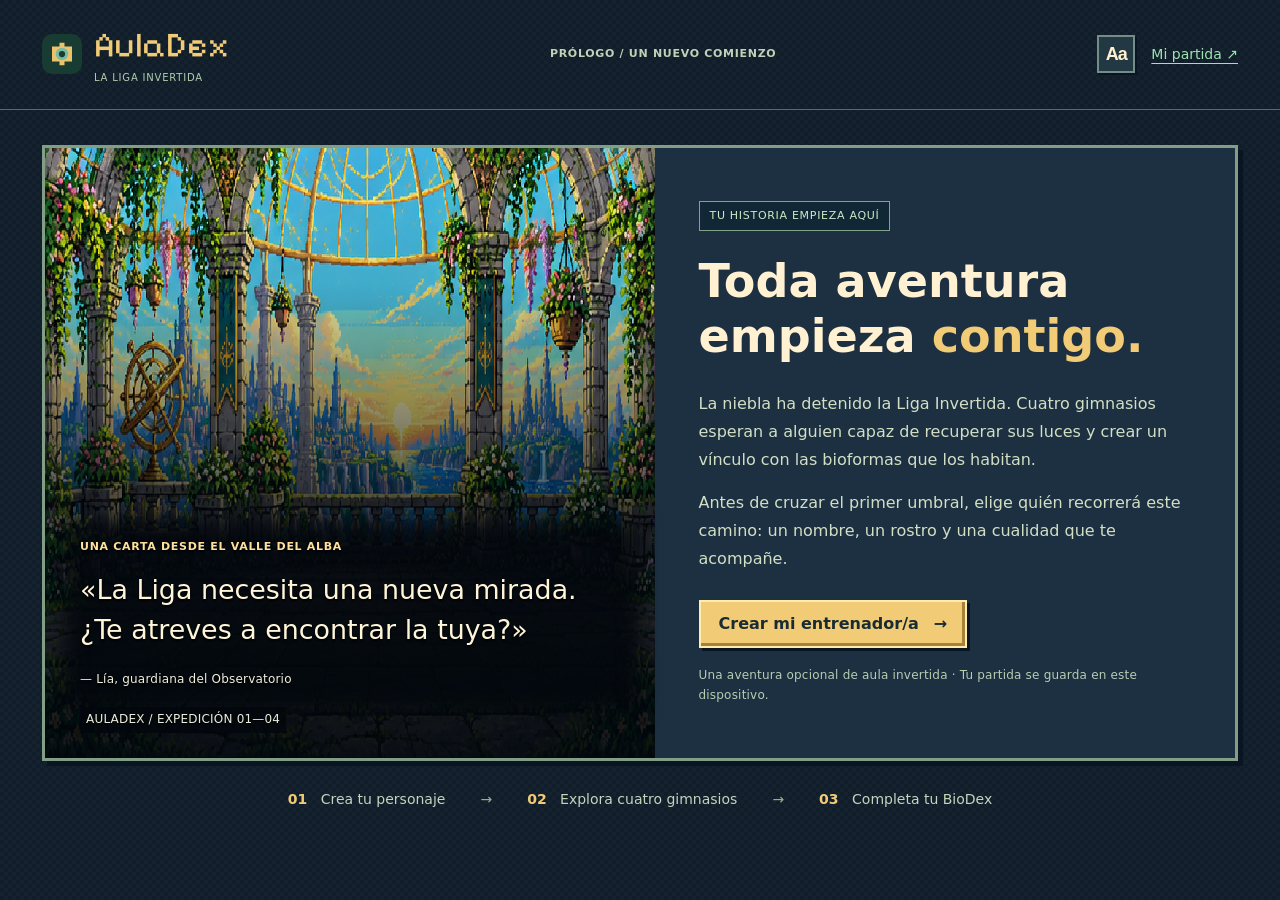
==== commit 7fb4fea4: "Improve reading comfort and advance the home route to the next gym" ====
--- a/docs/index.html
+++ b/docs/index.html
@@ -1,12 +1,13 @@
 <!doctype html>
-<html lang="es"><head>
+<html lang="es" data-font="readable"><head>
 <meta charset="utf-8"><meta name="viewport" content="width=device-width,initial-scale=1,viewport-fit=cover">
 <meta name="theme-color" content="#142733"><meta name="description" content="Cuatro gimnasios, cuatro bioformas y una aventura opcional para transformar tus clases con aula invertida.">
 <title>AulaDex · La Liga Invertida</title>
 <link rel="icon" href="./assets/favicon.svg" type="image/svg+xml"><link rel="stylesheet" href="./styles.css?v=retro1"><link rel="stylesheet" href="./profile.css?v=retro1">
 <link rel="preload" href="./assets/pixelify-latin.woff2" as="font" type="font/woff2" crossorigin><link rel="stylesheet" href="./retro.css?v=contrast4">
+<link rel="stylesheet" href="./reading.css?v=reading5">
 </head><body><a class="skip" href="#main">Saltar al contenido</a><div id="app"></div>
 <div id="toast" class="toast" role="status" aria-live="polite"></div>
 <dialog id="dialog" aria-labelledby="dialog-title"><div id="dialog-content"></div></dialog>
 <input id="import-file" type="file" accept="application/json,.json" hidden>
-<noscript>Activa JavaScript para iniciar esta aventura.</noscript><script type="module" src="./app.js?v=final3"></script></body></html>
+<noscript>Activa JavaScript para iniciar esta aventura.</noscript><script type="module" src="./app.js?v=reading5"></script></body></html>
--- a/docs/reading.css
+++ b/docs/reading.css
@@ -0,0 +1,110 @@
+/* Reading is the default. Pixel art, frames and the logo keep the game identity. */
+.font-button{font:600 18px/1 Arial,sans-serif;letter-spacing:-1px}
+.onboard-actions{display:flex;align-items:center;gap:16px;flex-shrink:0}
+.onboard-actions .text-btn{font-size:14px;white-space:nowrap}
+.font-options{display:grid;gap:12px;margin:22px 0}
+.font-option{display:grid;gap:8px;text-align:left;padding:18px;background:#172c3a;color:#fff1d1;border:2px solid #829b8c;box-shadow:3px 3px 0 #091522;font:16px/1.6 system-ui,-apple-system,'Segoe UI',Arial,sans-serif}
+.font-option[aria-pressed=true]{border-color:#f1cb76;background:#29473f}
+.font-option:hover{border-color:#ffdfa0}
+.font-option strong{font-size:21px;line-height:1.3}
+.font-option span{color:#d5e0cf}
+.font-option small{color:#ffdf97;font-size:13px}
+.font-preview-retro strong{font-family:Pixelify,'Courier New',monospace;font-size:25px;font-weight:400}
+
+html[data-font=readable]{--sans:system-ui,-apple-system,BlinkMacSystemFont,'Segoe UI',Arial,sans-serif;--serif:var(--sans);--mono:var(--sans)}
+html[data-font=readable] body{font-size:16px;line-height:1.7}
+html[data-font=readable] h1,html[data-font=readable] h2,html[data-font=readable] h3{font-weight:650;line-height:1.2}
+html[data-font=readable] h1 em{font-weight:650}
+html[data-font=readable] h1,html[data-font=readable] .prologue-copy h1{font-size:clamp(30px,3.6vw,48px)}
+html[data-font=readable] .character-heading h1,html[data-font=readable] .gate-copy h1,html[data-font=readable] .novel-page h1,html[data-font=readable] .capture-panel h1{font-size:clamp(28px,3.1vw,40px)}
+html[data-font=readable] h2{font-size:28px}
+html[data-font=readable] .hero-copy h2{font-size:clamp(26px,2.8vw,36px)}
+html[data-font=readable] .card-content h3{font-size:23px;line-height:1.25}
+html[data-font=readable] .section-heading h2,html[data-font=readable] .journal-card h2,html[data-font=readable] .library h2,html[data-font=readable] .guide-card h2{font-size:26px}
+html[data-font=readable] .brand>span{font-family:Pixelify,'Courier New',monospace}
+html[data-font=readable] .brand small{font-size:10px;letter-spacing:.8px}
+html[data-font=readable] .btn{font-size:16px;font-weight:600;white-space:normal}
+html[data-font=readable] .text-btn,html[data-font=readable] .profile-edit-link,html[data-font=readable] .card-link,html[data-font=readable] .source-link{font-size:14px;line-height:1.6}
+html[data-font=readable] .nav-item{font-size:15px}
+html[data-font=readable] .eyebrow,html[data-font=readable] .topbar .eyebrow,html[data-font=readable] .tag,html[data-font=readable] .optional-chip,html[data-font=readable] .card-region{font-size:11px;letter-spacing:.7px;line-height:1.6}
+html[data-font=readable] .prologue-copy>p,html[data-font=readable] .hero-copy p,html[data-font=readable] .guide-card p{font-size:16px;line-height:1.75}
+html[data-font=readable] .hero-copy p{max-width:410px}
+html[data-font=readable] .hero-caption,html[data-font=readable] .hero-coordinate,html[data-font=readable] .prologue-copy>small,html[data-font=readable] .prologue-coordinates,html[data-font=readable] .prologue-letter>span:last-child{font-size:12px;line-height:1.6;letter-spacing:.2px}
+html[data-font=readable] .prologue-letter p{font-size:clamp(20px,2.1vw,28px);line-height:1.5}
+html[data-font=readable] .prologue-steps{font-size:14px;line-height:1.6}
+html[data-font=readable] .trainer-welcome{font-size:14px}
+html[data-font=readable] .chapter-seal strong{font-size:34px}
+html[data-font=readable] .chapter-seal span{font-size:10px}
+html[data-font=readable] .card-content>p,html[data-font=readable] .dex-card>p:not(.eyebrow),html[data-font=readable] .capture-intro{font-size:15px;line-height:1.7}
+html[data-font=readable] .status-pill,html[data-font=readable] .week-label,html[data-font=readable] .dex-label{font-size:11px}
+html[data-font=readable] .card-content h3,html[data-font=readable] .card-content>p{min-height:0}
+html[data-font=readable] .field-note p,html[data-font=readable] .journal-card label,html[data-font=readable] .reward-note label,html[data-font=readable] textarea,html[data-font=readable] input{font-size:16px;line-height:1.7}
+html[data-font=readable] .lesson-text{font-size:17px;line-height:1.85}
+html[data-font=readable] .speech p,html[data-font=readable] .thinking p,html[data-font=readable] .creature-lore{font-size:19px;line-height:1.6}
+html[data-font=readable] .speech>span{font-size:16px}
+html[data-font=readable] .dialogue-copy{font-size:20px;line-height:1.65}
+html[data-font=readable] .dialogue-meta strong{font-size:20px;font-weight:650;line-height:1.3}
+html[data-font=readable] .dialogue-meta>span,html[data-font=readable] .command-label{font-size:12px;letter-spacing:.3px}
+html[data-font=readable] .rpg-commands .answer{font-size:16px;line-height:1.65}
+html[data-font=readable] .rpg-commands .answer>span{font-size:16px;font-weight:600;flex-shrink:0}
+html[data-font=readable] .support-commands .tool-btn{font-size:16px;font-weight:600;line-height:1.5}
+html[data-font=readable] .tool-btn>span{font-size:12px;font-weight:400;margin-left:0}
+html[data-font=readable] .review-command{font-size:14px;line-height:1.6}
+html[data-font=readable] .rpg-commands .hint-box{font-size:16px;line-height:1.7}
+html[data-font=readable] .hint-box strong{font-size:16px;font-weight:650}
+html[data-font=readable] .hud-name strong{font-size:22px;font-weight:650;line-height:1.3}
+html[data-font=readable] .hud-name>span{font-size:13px}
+html[data-font=readable] .hud-label,html[data-font=readable] .combatant-name,html[data-font=readable] .arena-location,html[data-font=readable] .turn-label{font-size:11px;letter-spacing:.3px}
+html[data-font=readable] .dialog-head h2{font-size:28px}
+html[data-font=readable] .character-form legend{font-size:20px;line-height:1.5}
+html[data-font=readable] .avatar-option>span:not(.avatar){font-size:15px}
+html[data-font=readable] .trait-option{font-size:15px}
+html[data-font=readable] .field-help,html[data-font=readable] .character-submit>span,html[data-font=readable] .character-preview>small{font-size:12px;line-height:1.7}
+html[data-font=readable] .character-preview h2{font-size:28px}
+html[data-font=readable] .credential-trait{font-size:13px}
+html[data-font=readable] .character-preview>p:not(.eyebrow){font-size:17px}
+
+@media(max-width:1050px){
+ .onboard-top{flex-wrap:wrap}
+ .onboard-top>.eyebrow{order:3;flex-basis:100%}
+ html[data-font=readable] .topbar{height:auto;min-height:86px;gap:14px;padding-top:14px;padding-bottom:14px}
+}
+@media(max-width:650px){
+ .onboard-actions{gap:12px}
+ .onboard-actions .text-btn{font-size:13px}
+ .topbar{flex-wrap:wrap}
+ .topbar>div:first-child{flex-basis:100%}
+ .top-actions{width:100%;justify-content:flex-end}
+ .top-actions .icon-btn{width:38px;min-width:38px;height:38px}
+ .top-actions .optional-chip{display:inline-block;margin-right:auto}
+ html[data-font=readable] .topbar .eyebrow{font-size:10px}
+ html[data-font=readable] .page-intro h1{font-size:30px}
+ html[data-font=readable] .hero-copy h2{font-size:27px}
+ html[data-font=readable] .hero-copy .btn{width:100%}
+ html[data-font=readable] .hero-coordinate{font-size:10px;max-width:calc(100% - 24px);text-align:right}
+ html[data-font=readable] .prologue-letter p{font-size:22px;line-height:1.5}
+ html[data-font=readable] .prologue-steps{gap:12px;font-size:12px}
+ html[data-font=readable] .prologue-steps b{margin-right:4px}
+ html[data-font=readable] .prologue-letter>.eyebrow{font-size:10px}
+ html[data-font=readable] .gym-card .card-content h3{font-size:21px}
+ html[data-font=readable] .gym-card .card-content>p{font-size:14px}
+ html[data-font=readable] .gym-card .card-region{font-size:10px}
+ html[data-font=readable] .gym-card .status-pill{font-size:10px}
+ html[data-font=readable] .speech p,html[data-font=readable] .thinking p{font-size:18px;line-height:1.6}
+ html[data-font=readable] .dialogue-copy{font-size:18px;line-height:1.65}
+ html[data-font=readable] .dialogue-meta strong{font-size:19px}
+ html[data-font=readable] .dialogue-meta>span{font-size:11px}
+ html[data-font=readable] .hud-name strong{font-size:18px}
+ html[data-font=readable] .hud-name>span{font-size:11px}
+ html[data-font=readable] .hud-label{font-size:9px}
+ html[data-font=readable] .combatant-name,html[data-font=readable] .arena-location,html[data-font=readable] .turn-label{font-size:10px}
+ html[data-font=readable] .section-heading{flex-wrap:wrap}
+ html[data-font=readable] .section-heading>.small{font-size:12px}
+ html[data-font=readable] .font-option{padding:15px}
+}
+@media(max-width:360px){
+ html[data-font=readable] .page-intro h1{font-size:27px}
+ html[data-font=readable] .prologue-letter p{font-size:20px}
+ html[data-font=readable] .prologue-coordinates{font-size:10px}
+ html[data-font=readable] .gym-card .card-content h3{font-size:20px}
+}
